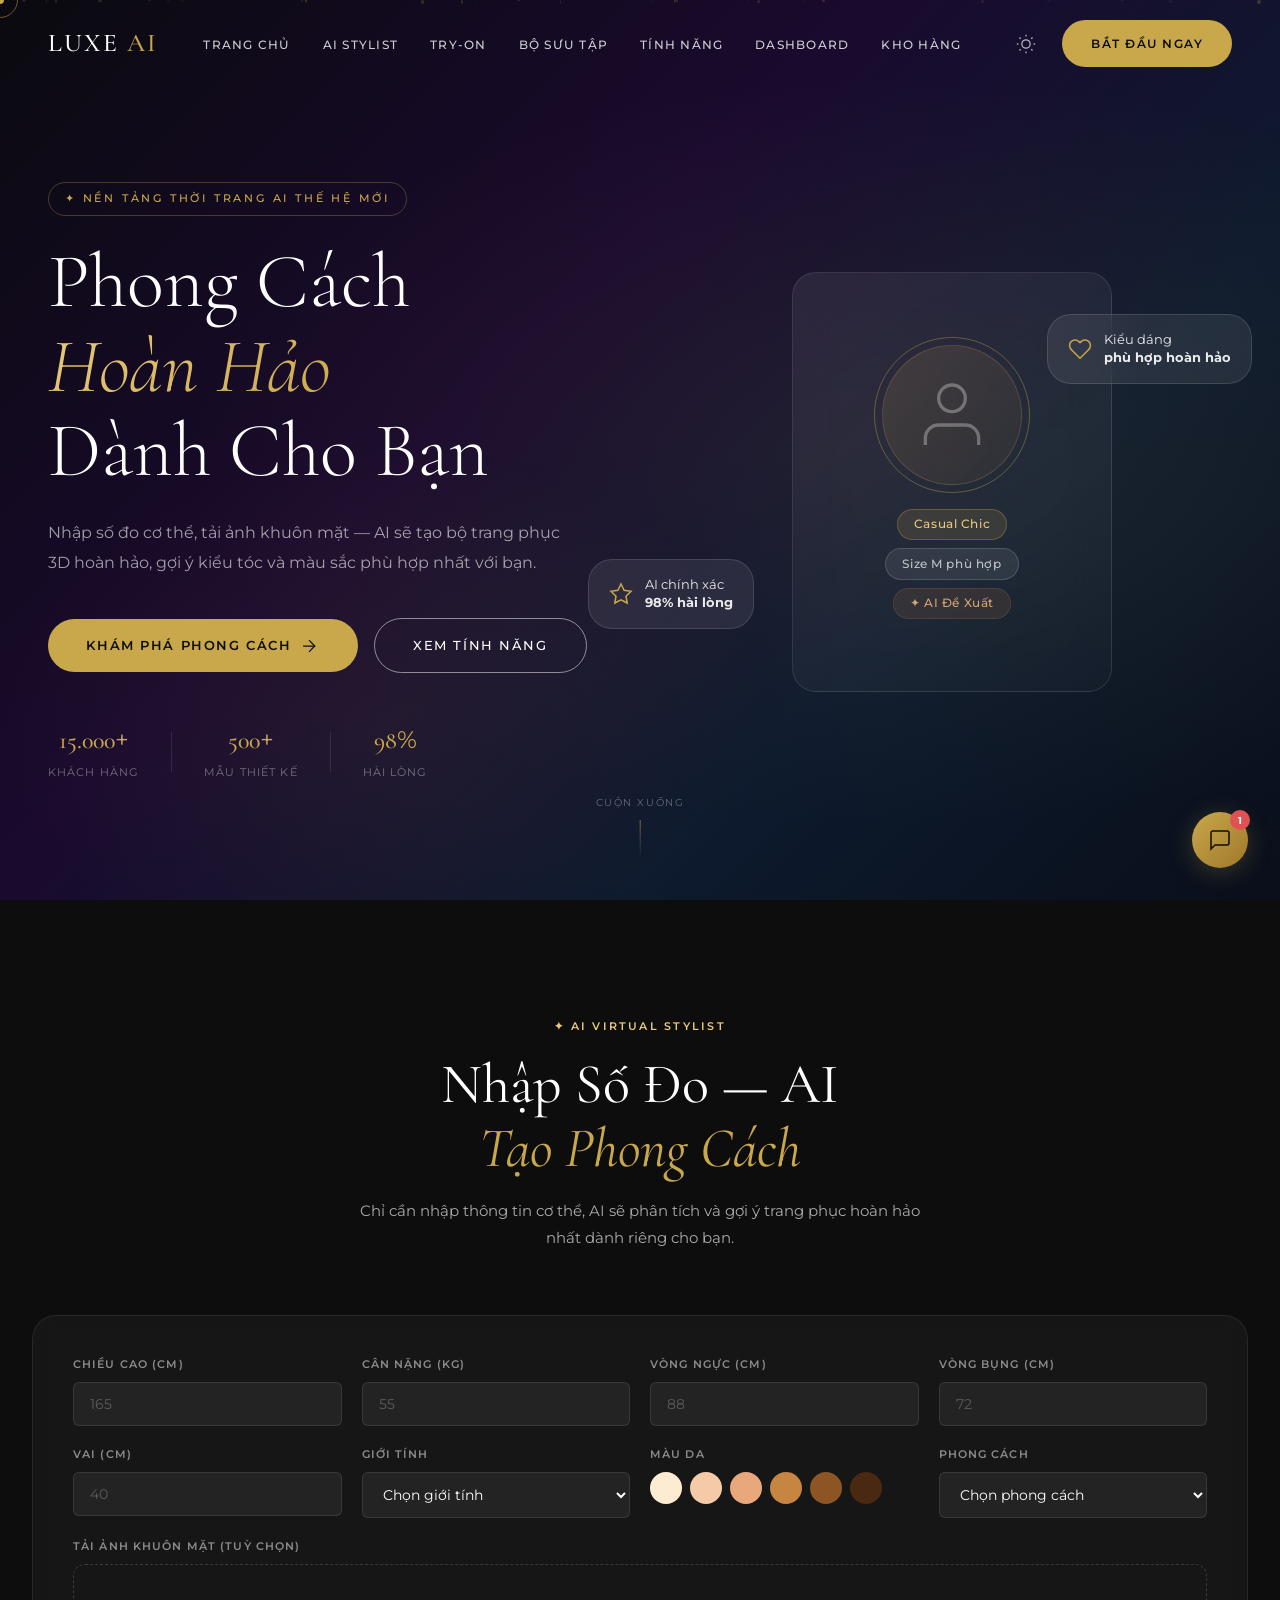
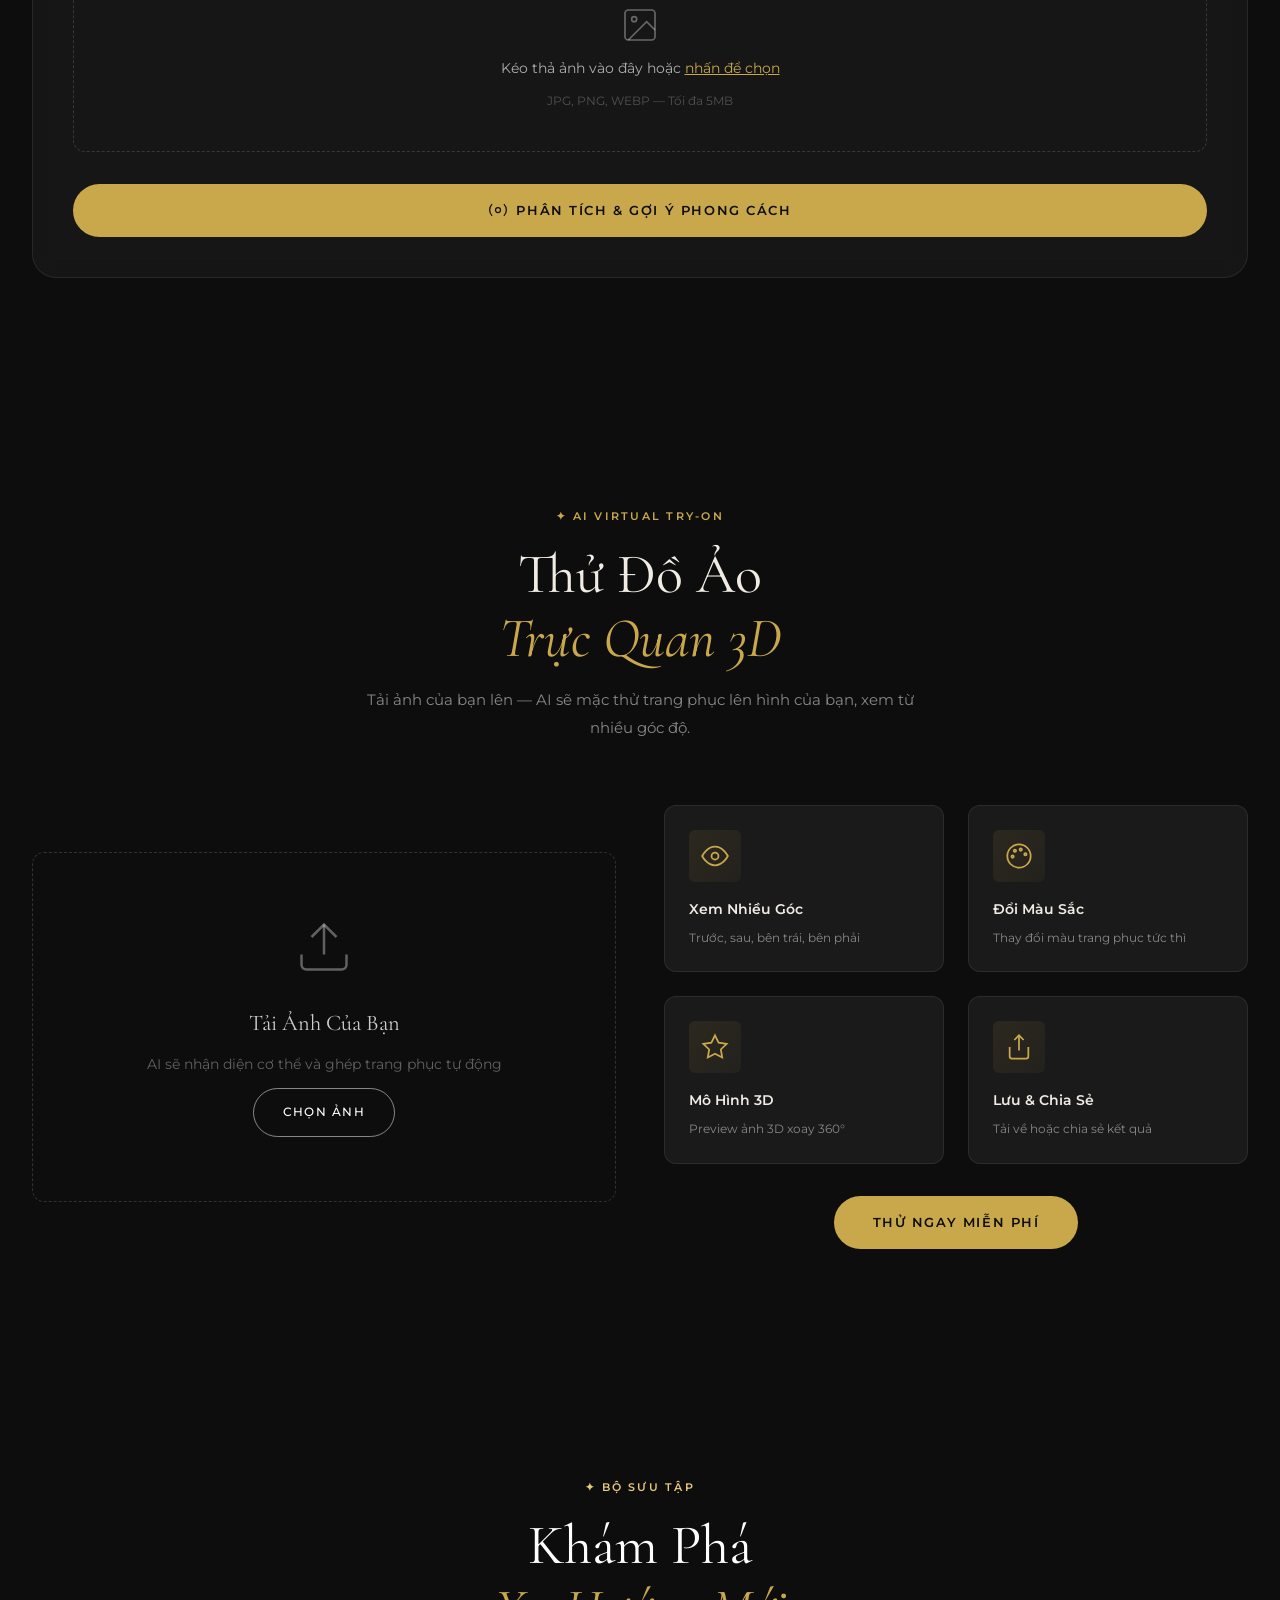
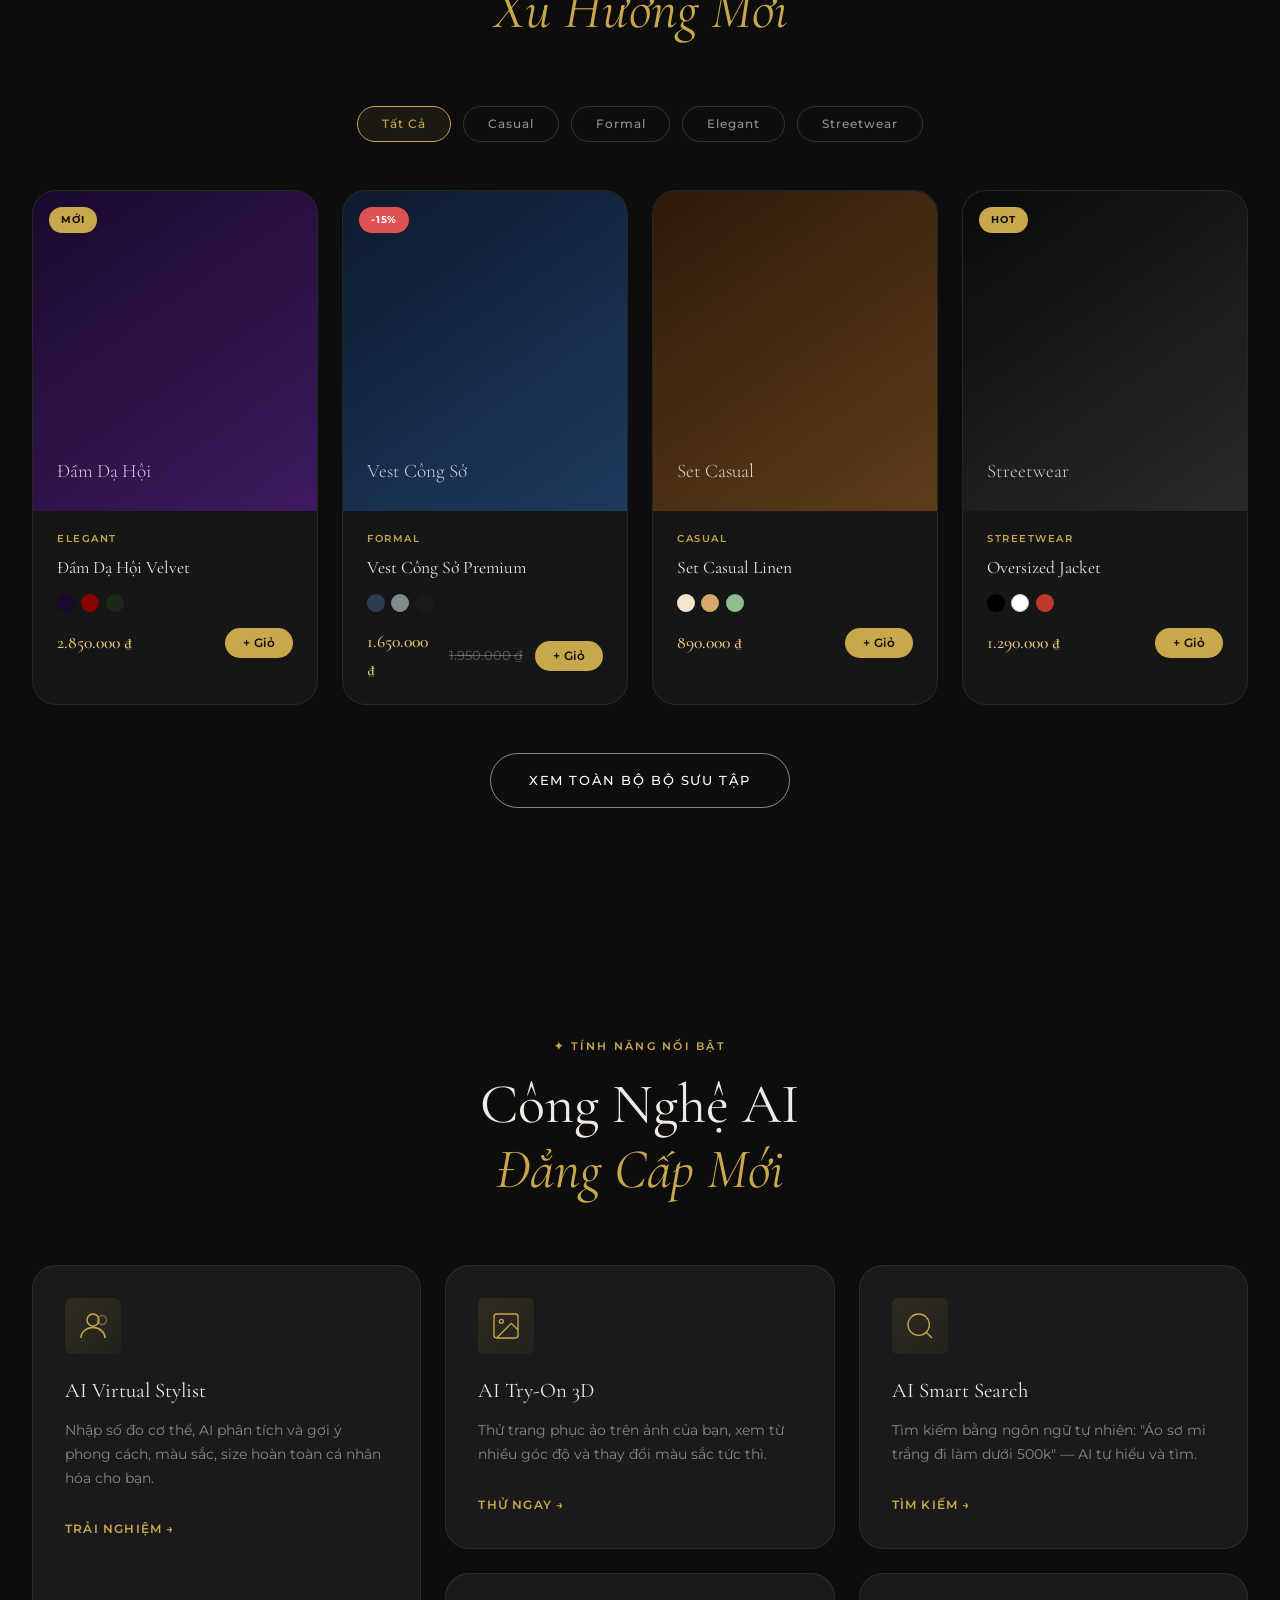
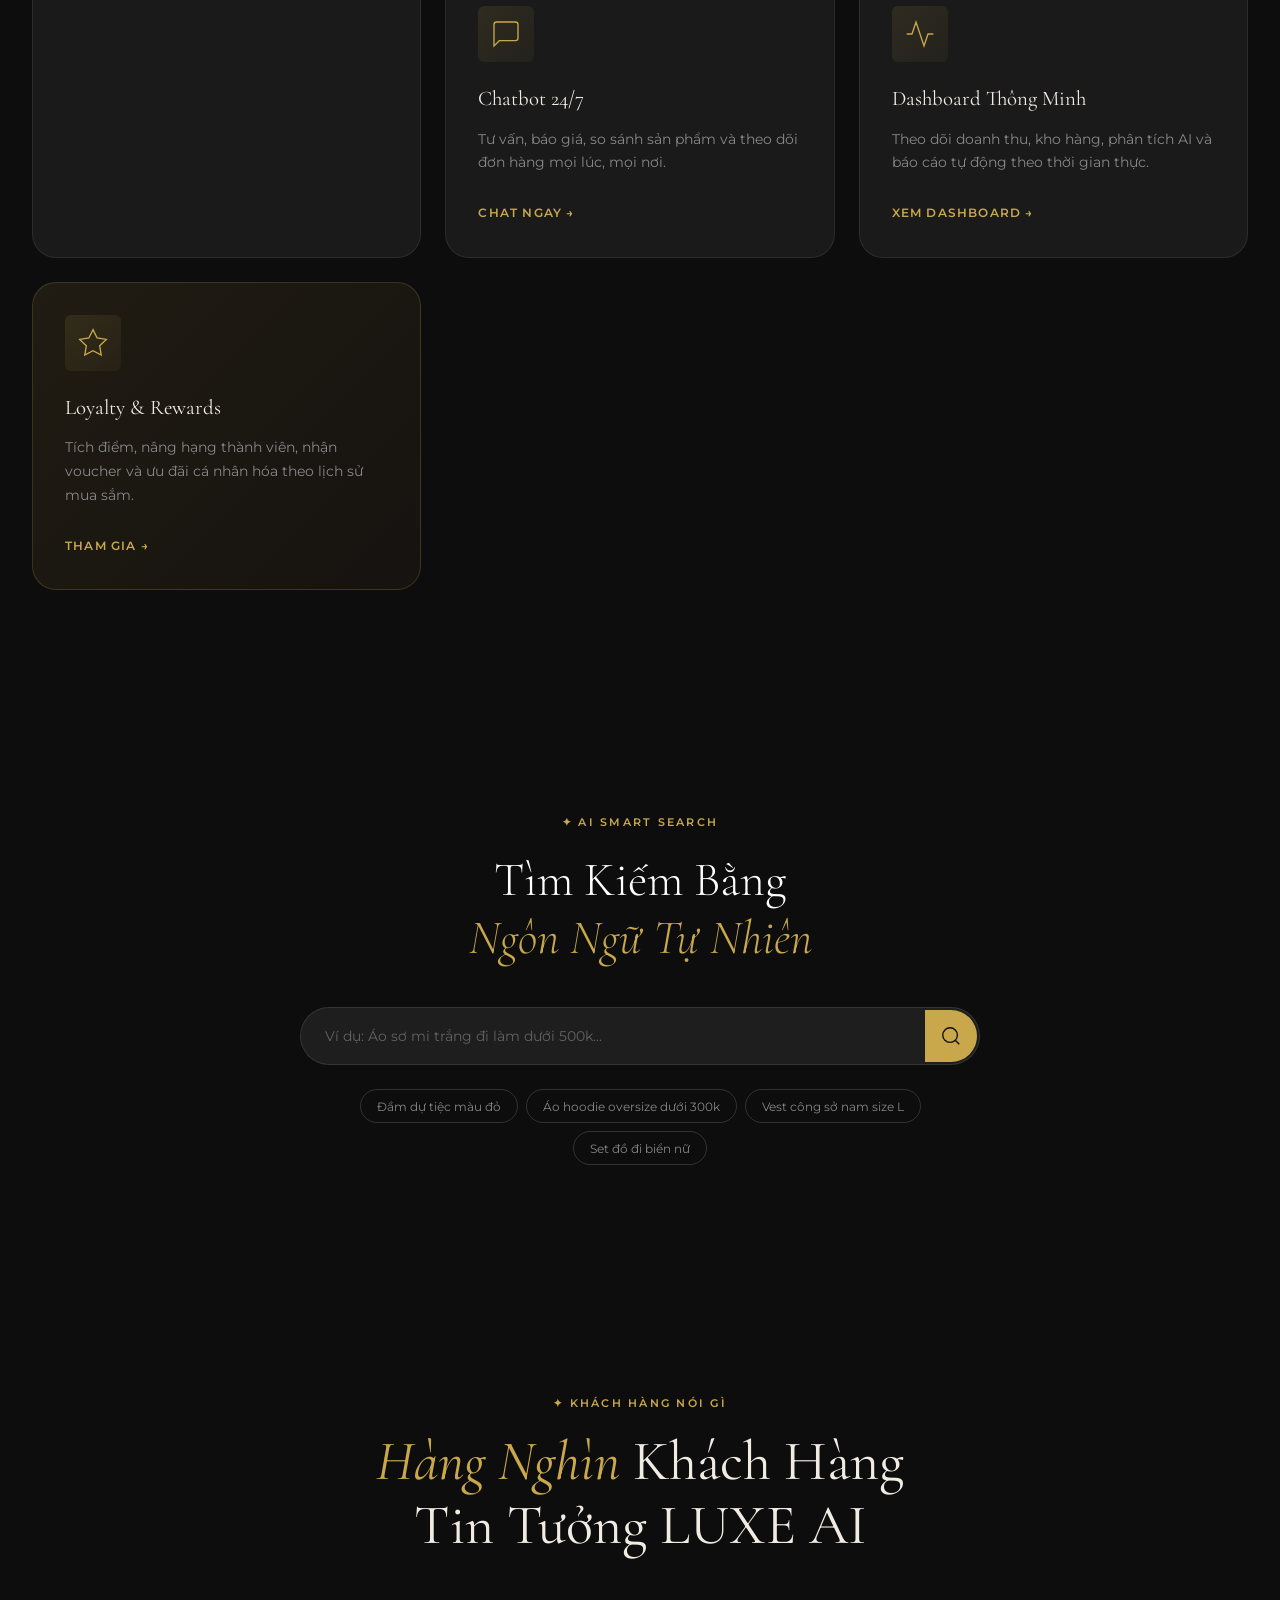
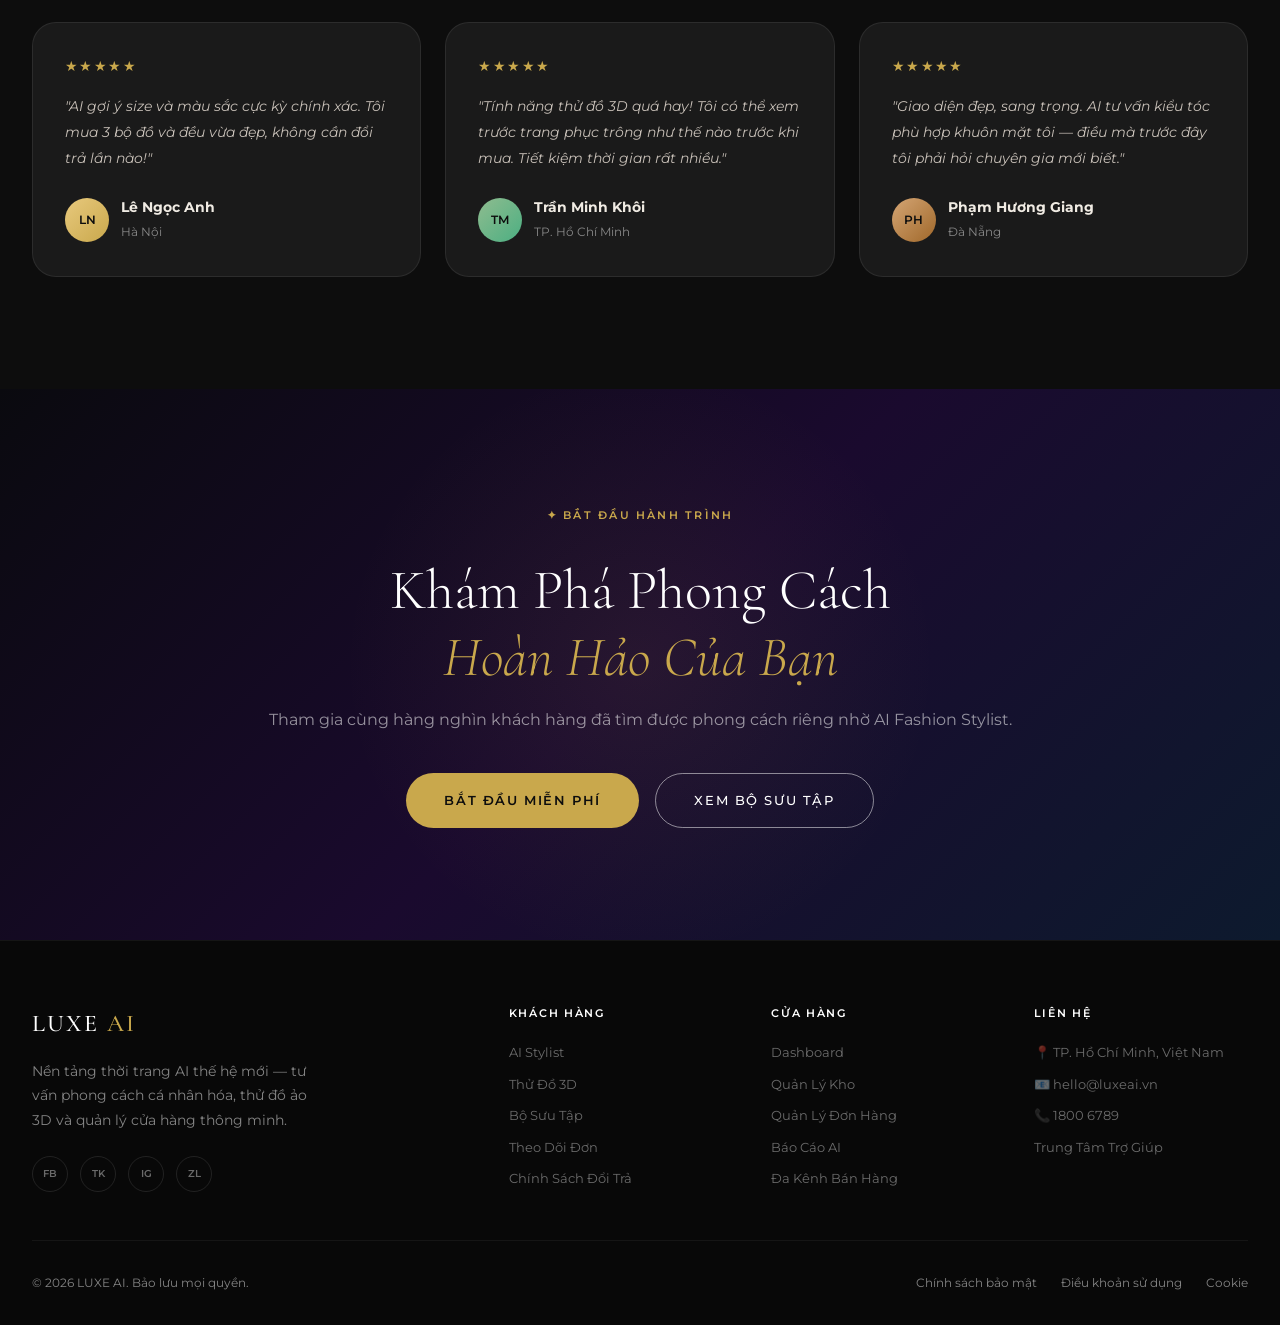
==== index.html @ 1bf30d59 "." ====
<!DOCTYPE html>
<html lang="vi">
<head>
  <meta charset="UTF-8" />
  <meta name="viewport" content="width=device-width, initial-scale=1.0" />
  <title>LUXE AI — Nền Tảng Thời Trang Thông Minh</title>
  <link rel="preconnect" href="https://fonts.googleapis.com" />
  <link rel="preconnect" href="https://fonts.gstatic.com" crossorigin />
  <link href="https://fonts.googleapis.com/css2?family=Cormorant+Garamond:ital,wght@0,300;0,400;0,500;0,600;1,300;1,400&family=Montserrat:wght@300;400;500;600&display=swap" rel="stylesheet" />
  <link rel="stylesheet" href="css/style.css" />
  <link rel="stylesheet" href="css/animations.css" />
</head>
<body>

<!-- LOADER -->
<div class="loader" id="loader">
  <div class="loader__ring"></div>
  <span class="loader__text">LUXE AI</span>
</div>

<!-- CURSOR -->
<div class="cursor" id="cursor"></div>
<div class="cursor-follower" id="cursorFollower"></div>

<!-- NAVIGATION -->
<nav class="nav" id="nav">
  <div class="nav__logo">
    <a href="index.html">LUXE <span>AI</span></a>
  </div>
  <ul class="nav__menu" id="navMenu">
    <li><a href="#home" class="nav__link">Trang Chủ</a></li>
    <li><a href="#stylist" class="nav__link">AI Stylist</a></li>
    <li><a href="#tryon" class="nav__link">Try-On</a></li>
    <li><a href="#shop" class="nav__link">Bộ Sưu Tập</a></li>
    <li><a href="#features" class="nav__link">Tính Năng</a></li>
    <li><a href="dashboard.html" class="nav__link">Dashboard</a></li>
    <li><a href="warehouse.html" class="nav__link">Kho Hàng</a></li>
  </ul>
  <div class="nav__actions">
    <button class="btn-icon" id="themeToggle" aria-label="Đổi theme">
      <svg width="20" height="20" viewBox="0 0 24 24" fill="none" stroke="currentColor" stroke-width="1.5">
        <circle cx="12" cy="12" r="5"/><line x1="12" y1="1" x2="12" y2="3"/>
        <line x1="12" y1="21" x2="12" y2="23"/><line x1="4.22" y1="4.22" x2="5.64" y2="5.64"/>
        <line x1="18.36" y1="18.36" x2="19.78" y2="19.78"/><line x1="1" y1="12" x2="3" y2="12"/>
        <line x1="21" y1="12" x2="23" y2="12"/><line x1="4.22" y1="19.78" x2="5.64" y2="18.36"/>
        <line x1="18.36" y1="5.64" x2="19.78" y2="4.22"/>
      </svg>
    </button>
    <a href="stylist.html" class="btn-primary">Bắt Đầu Ngay</a>
    <button class="nav__hamburger" id="hamburger" aria-label="Menu">
      <span></span><span></span><span></span>
    </button>
  </div>
</nav>

<!-- HERO SECTION -->
<section class="hero" id="home">
  <div class="hero__bg">
    <div class="hero__gradient"></div>
    <div class="hero__particles" id="particles"></div>
  </div>
  <div class="hero__content">
    <div class="hero__tag reveal">✦ Nền Tảng Thời Trang AI Thế Hệ Mới</div>
    <h1 class="hero__title reveal">
      Phong Cách<br />
      <em>Hoàn Hảo</em><br />
      Dành Cho Bạn
    </h1>
    <p class="hero__subtitle reveal">
      Nhập số đo cơ thể, tải ảnh khuôn mặt — AI sẽ tạo bộ trang phục<br />
      3D hoàn hảo, gợi ý kiểu tóc và màu sắc phù hợp nhất với bạn.
    </p>
    <div class="hero__actions reveal">
      <a href="stylist.html" class="btn-primary btn-large">
        <span>Khám Phá Phong Cách</span>
        <svg width="20" height="20" viewBox="0 0 24 24" fill="none" stroke="currentColor" stroke-width="1.5">
          <line x1="5" y1="12" x2="19" y2="12"/><polyline points="12,5 19,12 12,19"/>
        </svg>
      </a>
      <a href="#features" class="btn-outline btn-large">Xem Tính Năng</a>
    </div>
    <div class="hero__stats reveal">
      <div class="stat"><span class="stat__num" data-target="15000">0</span><span>+</span><p>Khách Hàng</p></div>
      <div class="stat__divider"></div>
      <div class="stat"><span class="stat__num" data-target="500">0</span><span>+</span><p>Mẫu Thiết Kế</p></div>
      <div class="stat__divider"></div>
      <div class="stat"><span class="stat__num" data-target="98">0</span><span>%</span><p>Hài Lòng</p></div>
    </div>
  </div>
  <div class="hero__visual reveal">
    <div class="hero__card hero__card--main">
      <div class="hero__avatar">
        <div class="avatar-ring"></div>
        <div class="avatar-placeholder">
          <svg width="80" height="80" viewBox="0 0 24 24" fill="none" stroke="currentColor" stroke-width="1">
            <path d="M20 21v-2a4 4 0 0 0-4-4H8a4 4 0 0 0-4 4v2"/>
            <circle cx="12" cy="7" r="4"/>
          </svg>
        </div>
      </div>
      <div class="hero__outfit-tags">
        <span class="tag tag--gold">Casual Chic</span>
        <span class="tag tag--silver">Size M phù hợp</span>
        <span class="tag tag--accent">✦ AI Đề Xuất</span>
      </div>
    </div>
    <div class="hero__card hero__card--float hero__card--1">
      <svg width="24" height="24" viewBox="0 0 24 24" fill="none" stroke="currentColor" stroke-width="1.5">
        <path d="M20.84 4.61a5.5 5.5 0 0 0-7.78 0L12 5.67l-1.06-1.06a5.5 5.5 0 0 0-7.78 7.78l1.06 1.06L12 21.23l7.78-7.78 1.06-1.06a5.5 5.5 0 0 0 0-7.78z"/>
      </svg>
      <p>Kiểu dáng<br/><strong>phù hợp hoàn hảo</strong></p>
    </div>
    <div class="hero__card hero__card--float hero__card--2">
      <svg width="24" height="24" viewBox="0 0 24 24" fill="none" stroke="currentColor" stroke-width="1.5">
        <polygon points="12,2 15.09,8.26 22,9.27 17,14.14 18.18,21.02 12,17.77 5.82,21.02 7,14.14 2,9.27 8.91,8.26"/>
      </svg>
      <p>AI chính xác<br/><strong>98% hài lòng</strong></p>
    </div>
  </div>
  <div class="hero__scroll">
    <span>Cuộn xuống</span>
    <div class="scroll-indicator"></div>
  </div>
</section>

<!-- AI STYLIST SECTION -->
<section class="section section--dark" id="stylist">
  <div class="container">
    <div class="section__header reveal">
      <span class="section__tag">✦ AI Virtual Stylist</span>
      <h2 class="section__title">Nhập Số Đo — AI<br /><em>Tạo Phong Cách</em></h2>
      <p class="section__desc">Chỉ cần nhập thông tin cơ thể, AI sẽ phân tích và gợi ý trang phục hoàn hảo nhất dành riêng cho bạn.</p>
    </div>
    <div class="stylist-form reveal">
      <div class="stylist-form__grid">
        <div class="input-group">
          <label>Chiều Cao (cm)</label>
          <input type="number" placeholder="165" min="140" max="220" id="height" />
        </div>
        <div class="input-group">
          <label>Cân Nặng (kg)</label>
          <input type="number" placeholder="55" min="35" max="150" id="weight" />
        </div>
        <div class="input-group">
          <label>Vòng Ngực (cm)</label>
          <input type="number" placeholder="88" min="60" max="130" id="chest" />
        </div>
        <div class="input-group">
          <label>Vòng Bụng (cm)</label>
          <input type="number" placeholder="72" min="55" max="120" id="waist" />
        </div>
        <div class="input-group">
          <label>Vai (cm)</label>
          <input type="number" placeholder="40" min="30" max="60" id="shoulder" />
        </div>
        <div class="input-group">
          <label>Giới Tính</label>
          <select id="gender">
            <option value="">Chọn giới tính</option>
            <option value="female">Nữ</option>
            <option value="male">Nam</option>
            <option value="other">Khác</option>
          </select>
        </div>
        <div class="input-group">
          <label>Màu Da</label>
          <div class="skin-picker" id="skinPicker">
            <button class="skin-btn" data-color="#FDECD2" style="background:#FDECD2;" title="Sáng"></button>
            <button class="skin-btn" data-color="#F5CBA7" style="background:#F5CBA7;" title="Trắng hồng"></button>
            <button class="skin-btn" data-color="#E8A87C" style="background:#E8A87C;" title="Lúa mì"></button>
            <button class="skin-btn" data-color="#C68642" style="background:#C68642;" title="Bánh mật"></button>
            <button class="skin-btn" data-color="#8D5524" style="background:#8D5524;" title="Nâu"></button>
            <button class="skin-btn" data-color="#4A2912" style="background:#4A2912;" title="Nâu tối"></button>
          </div>
        </div>
        <div class="input-group">
          <label>Phong Cách</label>
          <select id="style">
            <option value="">Chọn phong cách</option>
            <option value="casual">Casual — Thường ngày</option>
            <option value="formal">Formal — Công sở</option>
            <option value="elegant">Elegant — Sang trọng</option>
            <option value="streetwear">Streetwear — Năng động</option>
            <option value="romantic">Romantic — Lãng mạn</option>
            <option value="minimalist">Minimalist — Tối giản</option>
          </select>
        </div>
        <div class="input-group input-group--full">
          <label>Tải Ảnh Khuôn Mặt (tuỳ chọn)</label>
          <div class="upload-zone" id="faceUpload">
            <svg width="40" height="40" viewBox="0 0 24 24" fill="none" stroke="currentColor" stroke-width="1">
              <rect x="3" y="3" width="18" height="18" rx="2"/><circle cx="8.5" cy="8.5" r="1.5"/>
              <polyline points="21,15 16,10 5,21"/>
            </svg>
            <p>Kéo thả ảnh vào đây hoặc <span>nhấn để chọn</span></p>
            <small>JPG, PNG, WEBP — Tối đa 5MB</small>
            <input type="file" accept="image/*" id="faceInput" hidden />
          </div>
        </div>
      </div>
      <div class="stylist-form__footer">
        <a href="stylist.html" class="btn-primary btn-large btn-full">
          <svg width="20" height="20" viewBox="0 0 24 24" fill="none" stroke="currentColor" stroke-width="1.5">
            <circle cx="12" cy="12" r="3"/><path d="M19.07 4.93a10 10 0 0 1 0 14.14"/>
            <path d="M4.93 4.93a10 10 0 0 0 0 14.14"/>
          </svg>
          <span>Phân Tích & Gợi Ý Phong Cách</span>
        </a>
      </div>
    </div>
  </div>
</section>

<!-- TRY-ON SECTION -->
<section class="section" id="tryon">
  <div class="container">
    <div class="section__header reveal">
      <span class="section__tag">✦ AI Virtual Try-On</span>
      <h2 class="section__title">Thử Đồ Ảo<br /><em>Trực Quan 3D</em></h2>
      <p class="section__desc">Tải ảnh của bạn lên — AI sẽ mặc thử trang phục lên hình của bạn, xem từ nhiều góc độ.</p>
    </div>
    <div class="tryon-demo reveal">
      <div class="tryon-demo__upload">
        <div class="upload-zone upload-zone--large" id="tryonUpload">
          <div class="upload-zone__icon">
            <svg width="60" height="60" viewBox="0 0 24 24" fill="none" stroke="currentColor" stroke-width="1">
              <path d="M21 15v4a2 2 0 0 1-2 2H5a2 2 0 0 1-2-2v-4"/>
              <polyline points="17,8 12,3 7,8"/><line x1="12" y1="3" x2="12" y2="15"/>
            </svg>
          </div>
          <h3>Tải Ảnh Của Bạn</h3>
          <p>AI sẽ nhận diện cơ thể và ghép trang phục tự động</p>
          <span class="btn-outline">Chọn Ảnh</span>
          <input type="file" accept="image/*" hidden />
        </div>
      </div>
      <div class="tryon-demo__features">
        <div class="feature-card reveal">
          <div class="feature-card__icon">
            <svg width="28" height="28" viewBox="0 0 24 24" fill="none" stroke="currentColor" stroke-width="1.5">
              <path d="M1 12s4-8 11-8 11 8 11 8-4 8-11 8-11-8-11-8z"/><circle cx="12" cy="12" r="3"/>
            </svg>
          </div>
          <h4>Xem Nhiều Góc</h4>
          <p>Trước, sau, bên trái, bên phải</p>
        </div>
        <div class="feature-card reveal">
          <div class="feature-card__icon">
            <svg width="28" height="28" viewBox="0 0 24 24" fill="none" stroke="currentColor" stroke-width="1.5">
              <circle cx="13.5" cy="6.5" r="1"/><circle cx="17.5" cy="10.5" r="1"/>
              <circle cx="8.5" cy="7.5" r="1"/><circle cx="6.5" cy="12.5" r="1"/>
              <path d="M12 2C6.48 2 2 6.48 2 12s4.48 10 10 10 10-4.48 10-10S17.52 2 12 2z"/>
            </svg>
          </div>
          <h4>Đổi Màu Sắc</h4>
          <p>Thay đổi màu trang phục tức thì</p>
        </div>
        <div class="feature-card reveal">
          <div class="feature-card__icon">
            <svg width="28" height="28" viewBox="0 0 24 24" fill="none" stroke="currentColor" stroke-width="1.5">
              <polygon points="12,2 15.09,8.26 22,9.27 17,14.14 18.18,21.02 12,17.77 5.82,21.02 7,14.14 2,9.27 8.91,8.26"/>
            </svg>
          </div>
          <h4>Mô Hình 3D</h4>
          <p>Preview ảnh 3D xoay 360°</p>
        </div>
        <div class="feature-card reveal">
          <div class="feature-card__icon">
            <svg width="28" height="28" viewBox="0 0 24 24" fill="none" stroke="currentColor" stroke-width="1.5">
              <path d="M4 12v8a2 2 0 0 0 2 2h12a2 2 0 0 0 2-2v-8"/>
              <polyline points="16,6 12,2 8,6"/><line x1="12" y1="2" x2="12" y2="15"/>
            </svg>
          </div>
          <h4>Lưu & Chia Sẻ</h4>
          <p>Tải về hoặc chia sẻ kết quả</p>
        </div>
        <div class="tryon-cta">
          <a href="tryon.html" class="btn-primary btn-large">Thử Ngay Miễn Phí</a>
        </div>
      </div>
    </div>
  </div>
</section>

<!-- SHOP / COLLECTIONS SECTION -->
<section class="section section--dark" id="shop">
  <div class="container">
    <div class="section__header reveal">
      <span class="section__tag">✦ Bộ Sưu Tập</span>
      <h2 class="section__title">Khám Phá<br /><em>Xu Hướng Mới</em></h2>
    </div>
    <div class="collection-filters reveal">
      <button class="filter-btn active" data-filter="all">Tất Cả</button>
      <button class="filter-btn" data-filter="casual">Casual</button>
      <button class="filter-btn" data-filter="formal">Formal</button>
      <button class="filter-btn" data-filter="elegant">Elegant</button>
      <button class="filter-btn" data-filter="streetwear">Streetwear</button>
    </div>
    <div class="products-grid" id="productsGrid">
      <div class="product-card reveal" data-category="elegant">
        <div class="product-card__image">
          <div class="product-card__placeholder product-card__placeholder--1">
            <span>Đầm Dạ Hội</span>
          </div>
          <div class="product-card__overlay">
            <button class="btn-icon-circle">
              <svg width="18" height="18" viewBox="0 0 24 24" fill="none" stroke="currentColor" stroke-width="1.5">
                <path d="M20.84 4.61a5.5 5.5 0 0 0-7.78 0L12 5.67l-1.06-1.06a5.5 5.5 0 0 0-7.78 7.78l1.06 1.06L12 21.23l7.78-7.78 1.06-1.06a5.5 5.5 0 0 0 0-7.78z"/>
              </svg>
            </button>
            <button class="btn-icon-circle btn-tryon">3D Try</button>
          </div>
          <span class="product-card__badge">Mới</span>
        </div>
        <div class="product-card__info">
          <span class="product-card__cat">Elegant</span>
          <h3>Đầm Dạ Hội Velvet</h3>
          <div class="product-card__colors">
            <span class="color-dot" style="background:#1a0a2e;"></span>
            <span class="color-dot" style="background:#8B0000;"></span>
            <span class="color-dot" style="background:#1a2a1a;"></span>
          </div>
          <div class="product-card__footer">
            <span class="price">2.850.000 ₫</span>
            <button class="btn-add">+ Giỏ</button>
          </div>
        </div>
      </div>
      <div class="product-card reveal" data-category="formal">
        <div class="product-card__image">
          <div class="product-card__placeholder product-card__placeholder--2">
            <span>Vest Công Sở</span>
          </div>
          <div class="product-card__overlay">
            <button class="btn-icon-circle">
              <svg width="18" height="18" viewBox="0 0 24 24" fill="none" stroke="currentColor" stroke-width="1.5">
                <path d="M20.84 4.61a5.5 5.5 0 0 0-7.78 0L12 5.67l-1.06-1.06a5.5 5.5 0 0 0-7.78 7.78l1.06 1.06L12 21.23l7.78-7.78 1.06-1.06a5.5 5.5 0 0 0 0-7.78z"/>
              </svg>
            </button>
            <button class="btn-icon-circle btn-tryon">3D Try</button>
          </div>
          <span class="product-card__badge product-card__badge--sale">-15%</span>
        </div>
        <div class="product-card__info">
          <span class="product-card__cat">Formal</span>
          <h3>Vest Công Sở Premium</h3>
          <div class="product-card__colors">
            <span class="color-dot" style="background:#2c3e50;"></span>
            <span class="color-dot" style="background:#7f8c8d;"></span>
            <span class="color-dot" style="background:#1a1a1a;"></span>
          </div>
          <div class="product-card__footer">
            <span class="price">1.650.000 ₫</span>
            <span class="price-old">1.950.000 ₫</span>
            <button class="btn-add">+ Giỏ</button>
          </div>
        </div>
      </div>
      <div class="product-card reveal" data-category="casual">
        <div class="product-card__image">
          <div class="product-card__placeholder product-card__placeholder--3">
            <span>Set Casual</span>
          </div>
          <div class="product-card__overlay">
            <button class="btn-icon-circle">
              <svg width="18" height="18" viewBox="0 0 24 24" fill="none" stroke="currentColor" stroke-width="1.5">
                <path d="M20.84 4.61a5.5 5.5 0 0 0-7.78 0L12 5.67l-1.06-1.06a5.5 5.5 0 0 0-7.78 7.78l1.06 1.06L12 21.23l7.78-7.78 1.06-1.06a5.5 5.5 0 0 0 0-7.78z"/>
              </svg>
            </button>
            <button class="btn-icon-circle btn-tryon">3D Try</button>
          </div>
        </div>
        <div class="product-card__info">
          <span class="product-card__cat">Casual</span>
          <h3>Set Casual Linen</h3>
          <div class="product-card__colors">
            <span class="color-dot" style="background:#f5e6d3;"></span>
            <span class="color-dot" style="background:#d4a96a;"></span>
            <span class="color-dot" style="background:#8fbc8f;"></span>
          </div>
          <div class="product-card__footer">
            <span class="price">890.000 ₫</span>
            <button class="btn-add">+ Giỏ</button>
          </div>
        </div>
      </div>
      <div class="product-card reveal" data-category="streetwear">
        <div class="product-card__image">
          <div class="product-card__placeholder product-card__placeholder--4">
            <span>Streetwear</span>
          </div>
          <div class="product-card__overlay">
            <button class="btn-icon-circle">
              <svg width="18" height="18" viewBox="0 0 24 24" fill="none" stroke="currentColor" stroke-width="1.5">
                <path d="M20.84 4.61a5.5 5.5 0 0 0-7.78 0L12 5.67l-1.06-1.06a5.5 5.5 0 0 0-7.78 7.78l1.06 1.06L12 21.23l7.78-7.78 1.06-1.06a5.5 5.5 0 0 0 0-7.78z"/>
              </svg>
            </button>
            <button class="btn-icon-circle btn-tryon">3D Try</button>
          </div>
          <span class="product-card__badge">Hot</span>
        </div>
        <div class="product-card__info">
          <span class="product-card__cat">Streetwear</span>
          <h3>Oversized Jacket</h3>
          <div class="product-card__colors">
            <span class="color-dot" style="background:#000;"></span>
            <span class="color-dot" style="background:#fff;border:1px solid #ccc;"></span>
            <span class="color-dot" style="background:#c0392b;"></span>
          </div>
          <div class="product-card__footer">
            <span class="price">1.290.000 ₫</span>
            <button class="btn-add">+ Giỏ</button>
          </div>
        </div>
      </div>
    </div>
    <div class="section__cta reveal">
      <a href="shop.html" class="btn-outline btn-large">Xem Toàn Bộ Bộ Sưu Tập</a>
    </div>
  </div>
</section>

<!-- FEATURES SECTION -->
<section class="section" id="features">
  <div class="container">
    <div class="section__header reveal">
      <span class="section__tag">✦ Tính Năng Nổi Bật</span>
      <h2 class="section__title">Công Nghệ AI<br /><em>Đẳng Cấp Mới</em></h2>
    </div>
    <div class="features-grid">
      <div class="feat-card feat-card--large reveal">
        <div class="feat-card__icon">
          <svg width="36" height="36" viewBox="0 0 24 24" fill="none" stroke="currentColor" stroke-width="1">
            <circle cx="12" cy="8" r="4"/><path d="M4 20c0-4 3.6-7 8-7s8 3 8 7"/>
            <circle cx="18" cy="8" r="3" opacity=".5"/><path d="M20 20c0-2.5-1.8-4.5-4-5.5" opacity=".5"/>
          </svg>
        </div>
        <h3>AI Virtual Stylist</h3>
        <p>Nhập số đo cơ thể, AI phân tích và gợi ý phong cách, màu sắc, size hoàn toàn cá nhân hóa cho bạn.</p>
        <a href="stylist.html" class="feat-card__link">Trải nghiệm →</a>
      </div>
      <div class="feat-card reveal">
        <div class="feat-card__icon">
          <svg width="32" height="32" viewBox="0 0 24 24" fill="none" stroke="currentColor" stroke-width="1">
            <rect x="3" y="3" width="18" height="18" rx="2"/><circle cx="8.5" cy="8.5" r="1.5"/>
            <polyline points="21,15 16,10 5,21"/>
          </svg>
        </div>
        <h3>AI Try-On 3D</h3>
        <p>Thử trang phục ảo trên ảnh của bạn, xem từ nhiều góc độ và thay đổi màu sắc tức thì.</p>
        <a href="tryon.html" class="feat-card__link">Thử ngay →</a>
      </div>
      <div class="feat-card reveal">
        <div class="feat-card__icon">
          <svg width="32" height="32" viewBox="0 0 24 24" fill="none" stroke="currentColor" stroke-width="1">
            <circle cx="11" cy="11" r="8"/><line x1="21" y1="21" x2="16.65" y2="16.65"/>
          </svg>
        </div>
        <h3>AI Smart Search</h3>
        <p>Tìm kiếm bằng ngôn ngữ tự nhiên: "Áo sơ mi trắng đi làm dưới 500k" — AI tự hiểu và tìm.</p>
        <a href="shop.html" class="feat-card__link">Tìm kiếm →</a>
      </div>
      <div class="feat-card reveal">
        <div class="feat-card__icon">
          <svg width="32" height="32" viewBox="0 0 24 24" fill="none" stroke="currentColor" stroke-width="1">
            <path d="M21 15a2 2 0 0 1-2 2H7l-4 4V5a2 2 0 0 1 2-2h14a2 2 0 0 1 2 2z"/>
          </svg>
        </div>
        <h3>Chatbot 24/7</h3>
        <p>Tư vấn, báo giá, so sánh sản phẩm và theo dõi đơn hàng mọi lúc, mọi nơi.</p>
        <a href="#" class="feat-card__link" id="openChatBtn">Chat ngay →</a>
      </div>
      <div class="feat-card reveal">
        <div class="feat-card__icon">
          <svg width="32" height="32" viewBox="0 0 24 24" fill="none" stroke="currentColor" stroke-width="1">
            <polyline points="22,12 18,12 15,21 9,3 6,12 2,12"/>
          </svg>
        </div>
        <h3>Dashboard Thông Minh</h3>
        <p>Theo dõi doanh thu, kho hàng, phân tích AI và báo cáo tự động theo thời gian thực.</p>
        <a href="dashboard.html" class="feat-card__link">Xem Dashboard →</a>
      </div>
      <div class="feat-card feat-card--accent reveal">
        <div class="feat-card__icon">
          <svg width="32" height="32" viewBox="0 0 24 24" fill="none" stroke="currentColor" stroke-width="1">
            <path d="M12 2l3.09 6.26L22 9.27l-5 4.87 1.18 6.88L12 17.77l-6.18 3.25L7 14.14 2 9.27l6.91-1.01L12 2z"/>
          </svg>
        </div>
        <h3>Loyalty & Rewards</h3>
        <p>Tích điểm, nâng hạng thành viên, nhận voucher và ưu đãi cá nhân hóa theo lịch sử mua sắm.</p>
        <a href="#" class="feat-card__link">Tham gia →</a>
      </div>
    </div>
  </div>
</section>

<!-- AI SEARCH BAR -->
<section class="section section--dark">
  <div class="container">
    <div class="ai-search reveal">
      <div class="ai-search__label">✦ AI Smart Search</div>
      <h2>Tìm Kiếm Bằng<br /><em>Ngôn Ngữ Tự Nhiên</em></h2>
      <div class="ai-search__bar">
        <input type="text" id="aiSearchInput" placeholder="Ví dụ: Áo sơ mi trắng đi làm dưới 500k..." />
        <button class="ai-search__btn" id="aiSearchBtn">
          <svg width="22" height="22" viewBox="0 0 24 24" fill="none" stroke="currentColor" stroke-width="1.5">
            <circle cx="11" cy="11" r="8"/><line x1="21" y1="21" x2="16.65" y2="16.65"/>
          </svg>
        </button>
      </div>
      <div class="ai-search__suggestions">
        <span class="suggest-chip" onclick="setSearch(this)">Đầm dự tiệc màu đỏ</span>
        <span class="suggest-chip" onclick="setSearch(this)">Áo hoodie oversize dưới 300k</span>
        <span class="suggest-chip" onclick="setSearch(this)">Vest công sở nam size L</span>
        <span class="suggest-chip" onclick="setSearch(this)">Set đồ đi biển nữ</span>
      </div>
    </div>
  </div>
</section>

<!-- TESTIMONIALS -->
<section class="section">
  <div class="container">
    <div class="section__header reveal">
      <span class="section__tag">✦ Khách Hàng Nói Gì</span>
      <h2 class="section__title"><em>Hàng Nghìn</em> Khách Hàng<br />Tin Tưởng LUXE AI</h2>
    </div>
    <div class="testimonials reveal">
      <div class="testimonial-card">
        <div class="testimonial-card__stars">★★★★★</div>
        <p>"AI gợi ý size và màu sắc cực kỳ chính xác. Tôi mua 3 bộ đồ và đều vừa đẹp, không cần đổi trả lần nào!"</p>
        <div class="testimonial-card__author">
          <div class="author-avatar author-avatar--1">LN</div>
          <div>
            <strong>Lê Ngọc Anh</strong>
            <span>Hà Nội</span>
          </div>
        </div>
      </div>
      <div class="testimonial-card">
        <div class="testimonial-card__stars">★★★★★</div>
        <p>"Tính năng thử đồ 3D quá hay! Tôi có thể xem trước trang phục trông như thế nào trước khi mua. Tiết kiệm thời gian rất nhiều."</p>
        <div class="testimonial-card__author">
          <div class="author-avatar author-avatar--2">TM</div>
          <div>
            <strong>Trần Minh Khôi</strong>
            <span>TP. Hồ Chí Minh</span>
          </div>
        </div>
      </div>
      <div class="testimonial-card">
        <div class="testimonial-card__stars">★★★★★</div>
        <p>"Giao diện đẹp, sang trọng. AI tư vấn kiểu tóc phù hợp khuôn mặt tôi — điều mà trước đây tôi phải hỏi chuyên gia mới biết."</p>
        <div class="testimonial-card__author">
          <div class="author-avatar author-avatar--3">PH</div>
          <div>
            <strong>Phạm Hương Giang</strong>
            <span>Đà Nẵng</span>
          </div>
        </div>
      </div>
    </div>
  </div>
</section>

<!-- CTA SECTION -->
<section class="section section--cta">
  <div class="container">
    <div class="cta-block reveal">
      <span class="section__tag">✦ Bắt Đầu Hành Trình</span>
      <h2>Khám Phá Phong Cách<br /><em>Hoàn Hảo Của Bạn</em></h2>
      <p>Tham gia cùng hàng nghìn khách hàng đã tìm được phong cách riêng nhờ AI Fashion Stylist.</p>
      <div class="cta-block__actions">
        <a href="stylist.html" class="btn-primary btn-large">Bắt Đầu Miễn Phí</a>
        <a href="shop.html" class="btn-outline btn-large">Xem Bộ Sưu Tập</a>
      </div>
    </div>
  </div>
</section>

<!-- CHATBOT -->
<div class="chatbot" id="chatbot">
  <div class="chatbot__header">
    <div class="chatbot__avatar">AI</div>
    <div>
      <strong>LUXE AI Assistant</strong>
      <span class="chatbot__status">● Đang hoạt động</span>
    </div>
    <button class="chatbot__close" id="closeChatbot" aria-label="Đóng">✕</button>
  </div>
  <div class="chatbot__messages" id="chatMessages">
    <div class="chat-msg chat-msg--ai">
      <span>Xin chào! Tôi là LUXE AI Assistant. Tôi có thể giúp bạn tìm trang phục, tư vấn size hoặc theo dõi đơn hàng. Bạn cần gì? 😊</span>
    </div>
    <div class="chat-quickreplies">
      <button class="quick-reply" onclick="sendQuickReply(this)">Tư vấn size</button>
      <button class="quick-reply" onclick="sendQuickReply(this)">Xem sản phẩm mới</button>
      <button class="quick-reply" onclick="sendQuickReply(this)">Theo dõi đơn hàng</button>
    </div>
  </div>
  <div class="chatbot__input">
    <input type="text" id="chatInput" placeholder="Nhập tin nhắn..." />
    <button id="sendChat" aria-label="Gửi">
      <svg width="18" height="18" viewBox="0 0 24 24" fill="none" stroke="currentColor" stroke-width="1.5">
        <line x1="22" y1="2" x2="11" y2="13"/><polygon points="22,2 15,22 11,13 2,9"/>
      </svg>
    </button>
  </div>
</div>
<button class="chatbot-trigger" id="chatbotTrigger" aria-label="Mở chat">
  <svg width="24" height="24" viewBox="0 0 24 24" fill="none" stroke="currentColor" stroke-width="1.5">
    <path d="M21 15a2 2 0 0 1-2 2H7l-4 4V5a2 2 0 0 1 2-2h14a2 2 0 0 1 2 2z"/>
  </svg>
  <span class="chatbot-trigger__badge">1</span>
</button>

<!-- FOOTER -->
<footer class="footer">
  <div class="container">
    <div class="footer__grid">
      <div class="footer__brand">
        <div class="footer__logo">LUXE <span>AI</span></div>
        <p>Nền tảng thời trang AI thế hệ mới — tư vấn phong cách cá nhân hóa, thử đồ ảo 3D và quản lý cửa hàng thông minh.</p>
        <div class="footer__socials">
          <a href="#" aria-label="Facebook">FB</a>
          <a href="#" aria-label="TikTok">TK</a>
          <a href="#" aria-label="Instagram">IG</a>
          <a href="#" aria-label="Zalo">ZL</a>
        </div>
      </div>
      <div class="footer__col">
        <h4>Khách Hàng</h4>
        <ul>
          <li><a href="stylist.html">AI Stylist</a></li>
          <li><a href="tryon.html">Thử Đồ 3D</a></li>
          <li><a href="shop.html">Bộ Sưu Tập</a></li>
          <li><a href="#">Theo Dõi Đơn</a></li>
          <li><a href="#">Chính Sách Đổi Trả</a></li>
        </ul>
      </div>
      <div class="footer__col">
        <h4>Cửa Hàng</h4>
        <ul>
          <li><a href="dashboard.html">Dashboard</a></li>
          <li><a href="warehouse.html">Quản Lý Kho</a></li>
          <li><a href="#">Quản Lý Đơn Hàng</a></li>
          <li><a href="#">Báo Cáo AI</a></li>
          <li><a href="#">Đa Kênh Bán Hàng</a></li>
        </ul>
      </div>
      <div class="footer__col">
        <h4>Liên Hệ</h4>
        <ul>
          <li>📍 TP. Hồ Chí Minh, Việt Nam</li>
          <li>📧 hello@luxeai.vn</li>
          <li>📞 1800 6789</li>
          <li><a href="#">Trung Tâm Trợ Giúp</a></li>
        </ul>
      </div>
    </div>
    <div class="footer__bottom">
      <p>© 2026 LUXE AI. Bảo lưu mọi quyền.</p>
      <div class="footer__links">
        <a href="#">Chính sách bảo mật</a>
        <a href="#">Điều khoản sử dụng</a>
        <a href="#">Cookie</a>
      </div>
    </div>
  </div>
</footer>

<script src="js/main.js"></script>
</body>
</html>
---- css/style.css ----
/* ============================================================
   LUXE AI — Luxury Fashion Platform
   Style: Elegant Dark/Light, Gold Accents
   ============================================================ */

/* ---- VARIABLES ---- */
:root {
  --gold: #C9A84C;
  --gold-light: #E8C97D;
  --gold-dark: #A0782A;
  --cream: #F8F4EF;
  --dark: #0D0D0D;
  --dark-2: #1A1A1A;
  --dark-3: #252525;
  --dark-4: #333;
  --gray: #666;
  --gray-light: #999;
  --white: #FFFFFF;
  --accent: #8B5E3C;
  --success: #4CAF82;
  --error: #E05252;

  --font-serif: 'Cormorant Garamond', Georgia, serif;
  --font-sans: 'Montserrat', 'Helvetica Neue', sans-serif;

  --radius: 12px;
  --radius-sm: 6px;
  --radius-lg: 24px;
  --transition: 0.35s cubic-bezier(0.4, 0, 0.2, 1);
  --shadow: 0 8px 40px rgba(0,0,0,0.12);
  --shadow-gold: 0 4px 24px rgba(201,168,76,0.25);

  /* Light mode defaults */
  --bg: var(--cream);
  --bg-2: #FFFFFF;
  --bg-dark: #0D0D0D;
  --text: #1A1A1A;
  --text-2: #444;
  --text-3: #888;
  --border: rgba(0,0,0,0.08);
  --card-bg: #FFFFFF;
  --nav-bg: rgba(248,244,239,0.92);
}

[data-theme="dark"] {
  --bg: #0D0D0D;
  --bg-2: #1A1A1A;
  --bg-dark: #0D0D0D;
  --text: #F0EBE3;
  --text-2: #C8C0B8;
  --text-3: #888;
  --border: rgba(255,255,255,0.08);
  --card-bg: #1A1A1A;
  --nav-bg: rgba(13,13,13,0.92);
  --cream: #0D0D0D;
}

/* ---- RESET & BASE ---- */
*, *::before, *::after { box-sizing: border-box; margin: 0; padding: 0; }
html { scroll-behavior: smooth; font-size: 16px; }
body {
  font-family: var(--font-sans);
  background: var(--bg);
  color: var(--text);
  line-height: 1.6;
  overflow-x: hidden;
  transition: background var(--transition), color var(--transition);
}
body.loading { overflow: hidden; }
img { max-width: 100%; display: block; }
a { color: inherit; text-decoration: none; }
button { cursor: pointer; border: none; background: none; font-family: inherit; }
input, select, textarea {
  font-family: var(--font-sans);
  font-size: 0.875rem;
  border: 1.5px solid var(--border);
  background: var(--bg-2);
  color: var(--text);
  border-radius: var(--radius-sm);
  padding: 0.75rem 1rem;
  width: 100%;
  outline: none;
  transition: border-color var(--transition), box-shadow var(--transition);
}
input:focus, select:focus { border-color: var(--gold); box-shadow: 0 0 0 3px rgba(201,168,76,0.12); }
select option { background: var(--bg-2); color: var(--text); }

/* ---- LOADER ---- */
.loader {
  position: fixed; inset: 0; z-index: 9999;
  background: var(--dark);
  display: flex; flex-direction: column;
  align-items: center; justify-content: center;
  gap: 1.5rem;
  transition: opacity 0.6s ease, visibility 0.6s ease;
}
.loader.hidden { opacity: 0; visibility: hidden; }
.loader__ring {
  width: 56px; height: 56px;
  border: 1.5px solid rgba(201,168,76,0.2);
  border-top-color: var(--gold);
  border-radius: 50%;
  animation: spin 0.9s linear infinite;
}
.loader__text {
  font-family: var(--font-serif);
  font-size: 1.25rem;
  letter-spacing: 0.4em;
  color: var(--gold);
  font-weight: 300;
}

/* ---- CUSTOM CURSOR ---- */
.cursor {
  width: 8px; height: 8px;
  background: var(--gold);
  border-radius: 50%;
  position: fixed; pointer-events: none; z-index: 9998;
  transform: translate(-50%, -50%);
  transition: transform 0.1s ease, opacity 0.3s;
}
.cursor-follower {
  width: 36px; height: 36px;
  border: 1px solid rgba(201,168,76,0.5);
  border-radius: 50%;
  position: fixed; pointer-events: none; z-index: 9997;
  transform: translate(-50%, -50%);
  transition: transform 0.35s ease, opacity 0.3s;
}
.cursor.active { transform: translate(-50%, -50%) scale(2); }
.cursor-follower.active { transform: translate(-50%, -50%) scale(0.5); opacity: 0.5; }

/* ---- NAVIGATION ---- */
.nav {
  position: fixed; top: 0; left: 0; right: 0; z-index: 999;
  display: flex; align-items: center; justify-content: space-between;
  padding: 1.25rem 3rem;
  background: transparent;
  transition: background var(--transition), padding var(--transition), box-shadow var(--transition);
}
.nav.scrolled {
  background: var(--nav-bg);
  backdrop-filter: blur(20px) saturate(180%);
  padding: 0.9rem 3rem;
  box-shadow: 0 1px 0 var(--border);
}
.nav__logo a {
  font-family: var(--font-serif);
  font-size: 1.6rem; font-weight: 500;
  letter-spacing: 0.08em;
  color: var(--white);
}
.nav.scrolled .nav__logo a { color: var(--text); }
.nav__logo a span { color: var(--gold); }

.nav__menu {
  display: flex; align-items: center; gap: 2rem;
  list-style: none;
}
.nav__link {
  font-size: 0.78rem; font-weight: 500;
  letter-spacing: 0.1em; text-transform: uppercase;
  color: rgba(255,255,255,0.8);
  position: relative; padding-bottom: 2px;
  transition: color var(--transition);
}
.nav.scrolled .nav__link { color: var(--text-2); }
.nav__link::after {
  content: ''; position: absolute; bottom: 0; left: 0;
  width: 0; height: 1px; background: var(--gold);
  transition: width var(--transition);
}
.nav__link:hover { color: var(--gold); }
.nav__link:hover::after { width: 100%; }

.nav__actions { display: flex; align-items: center; gap: 1rem; }
.nav__hamburger {
  display: none; flex-direction: column; gap: 5px;
  padding: 6px; cursor: pointer;
}
.nav__hamburger span {
  display: block; width: 22px; height: 1.5px;
  background: var(--white);
  transition: var(--transition);
}
.nav.scrolled .nav__hamburger span { background: var(--text); }

/* ---- BUTTONS ---- */
.btn-primary {
  display: inline-flex; align-items: center; gap: 0.5rem;
  background: var(--gold);
  color: var(--dark);
  font-family: var(--font-sans);
  font-size: 0.78rem; font-weight: 600;
  letter-spacing: 0.12em; text-transform: uppercase;
  padding: 0.85rem 1.8rem;
  border-radius: 100px;
  transition: var(--transition);
  position: relative; overflow: hidden;
}
.btn-primary::before {
  content: ''; position: absolute; inset: 0;
  background: rgba(255,255,255,0);
  transition: background var(--transition);
}
.btn-primary:hover { background: var(--gold-light); box-shadow: var(--shadow-gold); transform: translateY(-2px); }
.btn-primary:hover::before { background: rgba(255,255,255,0.1); }
.btn-primary:active { transform: translateY(0); }

.btn-outline {
  display: inline-flex; align-items: center; gap: 0.5rem;
  border: 1.5px solid rgba(255,255,255,0.5);
  color: var(--white);
  font-size: 0.78rem; font-weight: 500;
  letter-spacing: 0.12em; text-transform: uppercase;
  padding: 0.85rem 1.8rem;
  border-radius: 100px;
  transition: var(--transition);
}
.btn-outline:hover { border-color: var(--gold); color: var(--gold); }
.btn-outline--dark {
  border-color: rgba(0,0,0,0.2);
  color: var(--text);
}
.btn-outline--dark:hover { border-color: var(--gold); color: var(--gold); }

.btn-large { padding: 1rem 2.4rem; font-size: 0.82rem; }
.btn-full { width: 100%; justify-content: center; }
.btn-icon {
  display: flex; align-items: center; justify-content: center;
  width: 40px; height: 40px;
  color: rgba(255,255,255,0.7);
  border-radius: 50%;
  transition: var(--transition);
}
.btn-icon:hover { color: var(--gold); background: rgba(201,168,76,0.1); }
.nav.scrolled .btn-icon { color: var(--text-2); }
.btn-icon-circle {
  width: 40px; height: 40px;
  border-radius: 50%;
  background: rgba(255,255,255,0.95);
  color: var(--dark);
  display: flex; align-items: center; justify-content: center;
  font-size: 0.7rem; font-weight: 600;
  letter-spacing: 0.05em;
  transition: var(--transition);
  box-shadow: var(--shadow);
}
.btn-icon-circle:hover { background: var(--gold); color: var(--dark); }

/* ---- LAYOUT ---- */
.container { max-width: 1280px; margin: 0 auto; padding: 0 2rem; }
.section { padding: 7rem 0; }
.section--dark { background: var(--bg-dark); color: var(--white); }
.section--dark .section__tag { color: var(--gold-light); }
.section--dark h2 { color: var(--white); }
.section--dark p { color: rgba(255,255,255,0.65); }

.section__header { text-align: center; margin-bottom: 4rem; }
.section__tag {
  display: inline-block;
  font-size: 0.7rem; font-weight: 600;
  letter-spacing: 0.2em; text-transform: uppercase;
  color: var(--gold);
  margin-bottom: 1rem;
}
.section__title {
  font-family: var(--font-serif);
  font-size: clamp(2.2rem, 5vw, 3.5rem);
  font-weight: 400; line-height: 1.15;
  color: var(--text);
}
.section__title em { font-style: italic; color: var(--gold); }
.section__desc {
  margin-top: 1rem;
  font-size: 0.95rem; color: var(--text-3);
  max-width: 560px; margin-left: auto; margin-right: auto;
  line-height: 1.8;
}
.section__cta { text-align: center; margin-top: 3rem; }

/* ---- HERO ---- */
.hero {
  min-height: 100vh;
  background: linear-gradient(135deg, #0a0a0f 0%, #1a0a2e 40%, #0d1a2e 70%, #0a0f1a 100%);
  display: flex; align-items: center;
  position: relative; overflow: hidden;
  padding: 8rem 3rem 4rem;
}
.hero__bg { position: absolute; inset: 0; pointer-events: none; }
.hero__gradient {
  position: absolute; inset: 0;
  background: radial-gradient(ellipse 80% 60% at 70% 50%, rgba(201,168,76,0.08) 0%, transparent 70%),
              radial-gradient(ellipse 50% 50% at 30% 80%, rgba(139,94,60,0.12) 0%, transparent 60%);
}
.hero__particles {
  position: absolute; inset: 0;
}

.hero__content {
  position: relative; z-index: 2;
  flex: 1; max-width: 600px;
}
.hero__tag {
  display: inline-block;
  font-size: 0.7rem; font-weight: 500;
  letter-spacing: 0.25em; text-transform: uppercase;
  color: var(--gold);
  border: 1px solid rgba(201,168,76,0.3);
  padding: 0.45rem 1rem;
  border-radius: 100px;
  margin-bottom: 1.5rem;
}
.hero__title {
  font-family: var(--font-serif);
  font-size: clamp(3rem, 6vw, 5rem);
  font-weight: 300; line-height: 1.1;
  color: var(--white);
  margin-bottom: 1.5rem;
}
.hero__title em {
  font-style: italic;
  background: linear-gradient(135deg, var(--gold-light), var(--gold));
  -webkit-background-clip: text; -webkit-text-fill-color: transparent;
  background-clip: text;
}
.hero__subtitle {
  font-size: 1rem; line-height: 1.9;
  color: rgba(255,255,255,0.6);
  margin-bottom: 2.5rem;
}
.hero__actions { display: flex; align-items: center; gap: 1rem; flex-wrap: wrap; margin-bottom: 3rem; }
.hero__stats { display: flex; align-items: center; gap: 2rem; }
.stat { text-align: center; }
.stat__num {
  font-family: var(--font-serif);
  font-size: 2rem; font-weight: 500;
  color: var(--gold-light);
}
.stat span { font-size: 1.5rem; color: var(--gold); }
.stat p { font-size: 0.7rem; letter-spacing: 0.1em; text-transform: uppercase; color: rgba(255,255,255,0.4); margin-top: 0.2rem; }
.stat__divider { width: 1px; height: 40px; background: rgba(255,255,255,0.1); }

.hero__visual {
  position: relative; z-index: 2;
  flex: 1; display: flex; align-items: center; justify-content: center;
  padding-left: 4rem;
}
.hero__card { border-radius: var(--radius-lg); }
.hero__card--main {
  width: 320px; height: 420px;
  background: linear-gradient(145deg, rgba(255,255,255,0.07), rgba(255,255,255,0.02));
  border: 1px solid rgba(255,255,255,0.1);
  backdrop-filter: blur(20px);
  display: flex; flex-direction: column;
  align-items: center; justify-content: center; gap: 1.5rem;
  padding: 2rem;
}
.hero__avatar {
  position: relative; width: 140px; height: 140px;
}
.avatar-ring {
  position: absolute; inset: -8px;
  border-radius: 50%;
  border: 1px solid rgba(201,168,76,0.4);
  animation: pulse-ring 2.5s ease-in-out infinite;
}
.avatar-placeholder {
  width: 140px; height: 140px; border-radius: 50%;
  background: linear-gradient(135deg, rgba(201,168,76,0.15), rgba(139,94,60,0.1));
  border: 1px solid rgba(201,168,76,0.2);
  display: flex; align-items: center; justify-content: center;
  color: rgba(255,255,255,0.3);
}
.hero__outfit-tags { display: flex; flex-direction: column; gap: 0.5rem; align-items: center; }
.tag {
  padding: 0.35rem 1rem;
  border-radius: 100px;
  font-size: 0.72rem; font-weight: 500;
  letter-spacing: 0.05em;
}
.tag--gold { background: rgba(201,168,76,0.15); color: var(--gold-light); border: 1px solid rgba(201,168,76,0.3); }
.tag--silver { background: rgba(255,255,255,0.08); color: rgba(255,255,255,0.7); border: 1px solid rgba(255,255,255,0.15); }
.tag--accent { background: rgba(139,94,60,0.2); color: #d4a574; border: 1px solid rgba(139,94,60,0.3); }

.hero__card--float {
  position: absolute;
  background: rgba(255,255,255,0.08);
  backdrop-filter: blur(16px);
  border: 1px solid rgba(255,255,255,0.12);
  padding: 1rem 1.25rem;
  display: flex; align-items: center; gap: 0.75rem;
  min-width: 160px;
  color: rgba(255,255,255,0.9);
  font-size: 0.8rem;
}
.hero__card--1 { top: 10%; right: -20px; animation: float-1 4s ease-in-out infinite; }
.hero__card--1 svg { color: var(--gold); }
.hero__card--2 { bottom: 15%; left: -20px; animation: float-2 4s ease-in-out infinite 1s; }
.hero__card--2 svg { color: var(--gold); }
.hero__card--float p { line-height: 1.4; }

.hero__scroll {
  position: absolute; bottom: 2.5rem; left: 50%;
  transform: translateX(-50%);
  display: flex; flex-direction: column; align-items: center; gap: 0.5rem;
  color: rgba(255,255,255,0.35);
  font-size: 0.65rem; letter-spacing: 0.15em; text-transform: uppercase;
}
.scroll-indicator {
  width: 1px; height: 40px;
  background: linear-gradient(to bottom, rgba(201,168,76,0.6), transparent);
  animation: scroll-pulse 2s ease-in-out infinite;
}

/* ---- STYLIST FORM ---- */
.stylist-form {
  background: rgba(255,255,255,0.04);
  border: 1px solid rgba(255,255,255,0.08);
  border-radius: var(--radius-lg);
  padding: 2.5rem;
  backdrop-filter: blur(10px);
}
.stylist-form__grid {
  display: grid;
  grid-template-columns: repeat(auto-fill, minmax(220px, 1fr));
  gap: 1.25rem;
}
.input-group { display: flex; flex-direction: column; gap: 0.5rem; }
.input-group--full { grid-column: 1/-1; }
.input-group label {
  font-size: 0.7rem; font-weight: 600;
  letter-spacing: 0.1em; text-transform: uppercase;
  color: rgba(255,255,255,0.5);
}
.section--dark input,
.section--dark select {
  background: rgba(255,255,255,0.06);
  border-color: rgba(255,255,255,0.1);
  color: var(--white);
}
.section--dark input::placeholder { color: rgba(255,255,255,0.25); }
.section--dark input:focus,
.section--dark select:focus {
  border-color: var(--gold);
  background: rgba(255,255,255,0.08);
}
.skin-picker { display: flex; gap: 0.5rem; flex-wrap: wrap; }
.skin-btn {
  width: 32px; height: 32px;
  border-radius: 50%;
  border: 2px solid transparent;
  cursor: pointer;
  transition: var(--transition);
}
.skin-btn:hover, .skin-btn.active { border-color: var(--gold); transform: scale(1.15); box-shadow: 0 0 0 2px rgba(201,168,76,0.3); }

.upload-zone {
  border: 1.5px dashed rgba(255,255,255,0.15);
  border-radius: var(--radius);
  padding: 2.5rem;
  display: flex; flex-direction: column;
  align-items: center; justify-content: center; gap: 0.75rem;
  cursor: pointer;
  transition: var(--transition);
  color: rgba(255,255,255,0.35);
  text-align: center;
}
.upload-zone:hover { border-color: var(--gold); background: rgba(201,168,76,0.04); color: var(--gold-light); }
.upload-zone--large { padding: 4rem; }
.upload-zone p { font-size: 0.9rem; }
.upload-zone p span { color: var(--gold); text-decoration: underline; }
.upload-zone small { font-size: 0.72rem; color: rgba(255,255,255,0.25); }
.upload-zone__icon { margin-bottom: 0.5rem; }
.upload-zone h3 { font-family: var(--font-serif); font-size: 1.4rem; font-weight: 400; color: rgba(255,255,255,0.8); }
.stylist-form__footer { margin-top: 2rem; }

/* ---- TRY-ON DEMO ---- */
.tryon-demo {
  display: grid; grid-template-columns: 1fr 1fr;
  gap: 3rem; align-items: center;
}
.tryon-demo__features {
  display: grid; grid-template-columns: 1fr 1fr;
  gap: 1.5rem;
}
.feature-card {
  background: var(--card-bg);
  border: 1px solid var(--border);
  border-radius: var(--radius);
  padding: 1.5rem;
  transition: var(--transition);
}
.feature-card:hover { border-color: var(--gold); box-shadow: var(--shadow-gold); transform: translateY(-3px); }
.feature-card__icon {
  width: 52px; height: 52px;
  background: linear-gradient(135deg, rgba(201,168,76,0.1), rgba(201,168,76,0.05));
  border-radius: var(--radius-sm);
  display: flex; align-items: center; justify-content: center;
  color: var(--gold); margin-bottom: 1rem;
}
.feature-card h4 { font-size: 0.9rem; font-weight: 600; margin-bottom: 0.4rem; }
.feature-card p { font-size: 0.78rem; color: var(--text-3); line-height: 1.6; }
.tryon-cta { grid-column: 1/-1; text-align: center; margin-top: 0.5rem; }

/* ---- PRODUCTS GRID ---- */
.collection-filters {
  display: flex; flex-wrap: wrap; gap: 0.75rem;
  justify-content: center; margin-bottom: 3rem;
}
.filter-btn {
  padding: 0.6rem 1.5rem;
  border-radius: 100px;
  font-size: 0.75rem; font-weight: 500;
  letter-spacing: 0.08em;
  border: 1.5px solid rgba(255,255,255,0.15);
  color: rgba(255,255,255,0.55);
  transition: var(--transition);
}
.filter-btn:hover, .filter-btn.active {
  border-color: var(--gold);
  color: var(--gold);
  background: rgba(201,168,76,0.08);
}
.products-grid {
  display: grid;
  grid-template-columns: repeat(auto-fill, minmax(280px, 1fr));
  gap: 1.5rem;
}
.product-card {
  background: rgba(255,255,255,0.04);
  border: 1px solid rgba(255,255,255,0.07);
  border-radius: var(--radius-lg);
  overflow: hidden;
  transition: var(--transition);
}
.product-card:hover { transform: translateY(-6px); border-color: rgba(201,168,76,0.3); box-shadow: 0 20px 60px rgba(0,0,0,0.3); }
.product-card__image {
  position: relative; height: 320px; overflow: hidden;
}
.product-card__placeholder {
  width: 100%; height: 100%;
  display: flex; align-items: flex-end;
  padding: 1.5rem;
  font-family: var(--font-serif);
  font-size: 1.2rem; font-weight: 300;
  color: rgba(255,255,255,0.8);
}
.product-card__placeholder--1 {
  background: linear-gradient(145deg, #1a0a2e, #3d1a5e);
}
.product-card__placeholder--2 {
  background: linear-gradient(145deg, #0d1a2e, #1e3a5f);
}
.product-card__placeholder--3 {
  background: linear-gradient(145deg, #2e1a0a, #5e3d1a);
}
.product-card__placeholder--4 {
  background: linear-gradient(145deg, #0a0a0a, #2a2a2a);
}
.product-card__overlay {
  position: absolute; inset: 0;
  background: rgba(0,0,0,0.35);
  display: flex; align-items: center; justify-content: center; gap: 0.75rem;
  opacity: 0;
  transition: var(--transition);
}
.product-card:hover .product-card__overlay { opacity: 1; }
.product-card__badge {
  position: absolute; top: 1rem; left: 1rem;
  background: var(--gold);
  color: var(--dark);
  font-size: 0.65rem; font-weight: 700;
  letter-spacing: 0.08em; text-transform: uppercase;
  padding: 0.3rem 0.75rem;
  border-radius: 100px;
}
.product-card__badge--sale { background: var(--error); color: var(--white); }
.product-card__info { padding: 1.25rem 1.5rem; }
.product-card__cat {
  font-size: 0.65rem; font-weight: 600;
  letter-spacing: 0.15em; text-transform: uppercase;
  color: var(--gold); display: block; margin-bottom: 0.4rem;
}
.product-card__info h3 {
  font-family: var(--font-serif);
  font-size: 1.1rem; font-weight: 400;
  color: rgba(255,255,255,0.9);
  margin-bottom: 0.75rem;
}
.product-card__colors { display: flex; gap: 0.4rem; margin-bottom: 1rem; }
.color-dot {
  width: 18px; height: 18px;
  border-radius: 50%;
  cursor: pointer;
  transition: var(--transition);
}
.color-dot:hover { transform: scale(1.25); }
.product-card__footer { display: flex; align-items: center; gap: 0.75rem; }
.price {
  font-family: var(--font-serif);
  font-size: 1.1rem; font-weight: 500;
  color: var(--gold-light);
  flex: 1;
}
.price-old {
  font-size: 0.8rem;
  color: rgba(255,255,255,0.3);
  text-decoration: line-through;
}
.btn-add {
  padding: 0.5rem 1.1rem;
  background: var(--gold);
  color: var(--dark);
  border-radius: 100px;
  font-size: 0.72rem; font-weight: 600;
  letter-spacing: 0.05em;
  transition: var(--transition);
}
.btn-add:hover { background: var(--gold-light); transform: scale(1.05); }

/* ---- FEATURES GRID ---- */
.features-grid {
  display: grid;
  grid-template-columns: repeat(3, 1fr);
  gap: 1.5rem;
}
.feat-card {
  background: var(--card-bg);
  border: 1px solid var(--border);
  border-radius: var(--radius-lg);
  padding: 2rem;
  transition: var(--transition);
  position: relative; overflow: hidden;
}
.feat-card::before {
  content: ''; position: absolute; top: 0; left: 0; right: 0; height: 1px;
  background: linear-gradient(90deg, transparent, var(--gold), transparent);
  opacity: 0;
  transition: opacity var(--transition);
}
.feat-card:hover { border-color: rgba(201,168,76,0.25); box-shadow: var(--shadow); transform: translateY(-4px); }
.feat-card:hover::before { opacity: 1; }
.feat-card--large { grid-column: span 1; grid-row: span 2; }
.feat-card--accent {
  background: linear-gradient(135deg, rgba(201,168,76,0.1), rgba(139,94,60,0.08));
  border-color: rgba(201,168,76,0.2);
}
.feat-card__icon {
  width: 56px; height: 56px;
  background: linear-gradient(135deg, rgba(201,168,76,0.12), rgba(201,168,76,0.05));
  border-radius: var(--radius-sm);
  display: flex; align-items: center; justify-content: center;
  color: var(--gold); margin-bottom: 1.25rem;
}
.feat-card h3 {
  font-family: var(--font-serif);
  font-size: 1.3rem; font-weight: 400;
  margin-bottom: 0.75rem;
  color: var(--text);
}
.feat-card p { font-size: 0.875rem; color: var(--text-3); line-height: 1.7; margin-bottom: 1.5rem; }
.feat-card__link {
  font-size: 0.75rem; font-weight: 600;
  letter-spacing: 0.1em;
  color: var(--gold);
  text-transform: uppercase;
  transition: var(--transition);
}
.feat-card__link:hover { letter-spacing: 0.15em; }

/* ---- AI SEARCH ---- */
.ai-search { text-align: center; max-width: 680px; margin: 0 auto; }
.ai-search__label {
  font-size: 0.7rem; font-weight: 600;
  letter-spacing: 0.2em; text-transform: uppercase;
  color: var(--gold); display: block; margin-bottom: 1.25rem;
}
.ai-search h2 {
  font-family: var(--font-serif);
  font-size: clamp(2rem, 4vw, 3rem);
  font-weight: 300; color: var(--white);
  margin-bottom: 2.5rem; line-height: 1.2;
}
.ai-search h2 em { font-style: italic; color: var(--gold); }
.ai-search__bar {
  display: flex; align-items: center;
  background: rgba(255,255,255,0.07);
  border: 1.5px solid rgba(255,255,255,0.1);
  border-radius: 100px;
  overflow: hidden;
  transition: var(--transition);
  margin-bottom: 1.5rem;
}
.ai-search__bar:focus-within { border-color: var(--gold); box-shadow: 0 0 0 4px rgba(201,168,76,0.1); }
.ai-search__bar input {
  flex: 1; border: none; background: transparent; color: var(--white);
  padding: 1rem 1.5rem; font-size: 0.9rem;
  border-radius: 0;
}
.ai-search__bar input::placeholder { color: rgba(255,255,255,0.3); }
.ai-search__bar input:focus { box-shadow: none; }
.ai-search__btn {
  width: 52px; height: 52px;
  background: var(--gold);
  color: var(--dark);
  display: flex; align-items: center; justify-content: center;
  border-radius: 0 100px 100px 0;
  margin: 2px;
  transition: var(--transition);
}
.ai-search__btn:hover { background: var(--gold-light); }
.ai-search__suggestions { display: flex; flex-wrap: wrap; gap: 0.5rem; justify-content: center; }
.suggest-chip {
  padding: 0.4rem 1rem;
  border: 1px solid rgba(255,255,255,0.15);
  border-radius: 100px;
  font-size: 0.75rem;
  color: rgba(255,255,255,0.5);
  cursor: pointer;
  transition: var(--transition);
}
.suggest-chip:hover { border-color: var(--gold); color: var(--gold); }

/* ---- TESTIMONIALS ---- */
.testimonials {
  display: grid; grid-template-columns: repeat(auto-fill, minmax(300px, 1fr));
  gap: 1.5rem;
}
.testimonial-card {
  background: var(--card-bg);
  border: 1px solid var(--border);
  border-radius: var(--radius-lg);
  padding: 2rem;
  transition: var(--transition);
}
.testimonial-card:hover { border-color: rgba(201,168,76,0.25); box-shadow: var(--shadow); }
.testimonial-card__stars { color: var(--gold); font-size: 0.9rem; letter-spacing: 0.1em; margin-bottom: 1rem; }
.testimonial-card p { font-size: 0.9rem; line-height: 1.8; color: var(--text-2); margin-bottom: 1.5rem; font-style: italic; }
.testimonial-card__author { display: flex; align-items: center; gap: 0.75rem; }
.author-avatar {
  width: 44px; height: 44px; border-radius: 50%;
  display: flex; align-items: center; justify-content: center;
  font-size: 0.75rem; font-weight: 600;
  color: var(--dark);
  flex-shrink: 0;
}
.author-avatar--1 { background: linear-gradient(135deg, var(--gold-light), var(--gold)); }
.author-avatar--2 { background: linear-gradient(135deg, #8fbc8f, #4CAF82); }
.author-avatar--3 { background: linear-gradient(135deg, #d4a574, #a0682a); }
.testimonial-card__author strong { font-size: 0.875rem; display: block; }
.testimonial-card__author span { font-size: 0.72rem; color: var(--text-3); }

/* ---- CTA SECTION ---- */
.section--cta {
  background: linear-gradient(135deg, #0a0a0f, #1a0a2e, #0d1a2e);
  position: relative; overflow: hidden;
}
.section--cta::before {
  content: ''; position: absolute;
  width: 600px; height: 600px;
  background: radial-gradient(circle, rgba(201,168,76,0.08) 0%, transparent 70%);
  top: 50%; left: 50%; transform: translate(-50%, -50%);
}
.cta-block { text-align: center; position: relative; z-index: 1; }
.cta-block h2 {
  font-family: var(--font-serif);
  font-size: clamp(2.2rem, 5vw, 3.5rem);
  font-weight: 300; color: var(--white); line-height: 1.2; margin: 1rem 0;
}
.cta-block h2 em { font-style: italic; color: var(--gold); }
.cta-block p { color: rgba(255,255,255,0.55); font-size: 1rem; margin-bottom: 2.5rem; }
.cta-block__actions { display: flex; gap: 1rem; justify-content: center; flex-wrap: wrap; }

/* ---- CHATBOT ---- */
.chatbot {
  position: fixed; bottom: 6rem; right: 2rem; z-index: 900;
  width: 360px;
  background: var(--bg-2);
  border: 1px solid var(--border);
  border-radius: var(--radius-lg);
  box-shadow: 0 24px 80px rgba(0,0,0,0.25);
  display: flex; flex-direction: column;
  overflow: hidden;
  transform: translateY(20px) scale(0.95);
  opacity: 0; pointer-events: none;
  transition: var(--transition);
}
.chatbot.open {
  transform: translateY(0) scale(1);
  opacity: 1; pointer-events: all;
}
.chatbot__header {
  display: flex; align-items: center; gap: 0.75rem;
  padding: 1rem 1.25rem;
  background: linear-gradient(135deg, #1a0a2e, #0d1a2e);
  border-bottom: 1px solid rgba(255,255,255,0.07);
}
.chatbot__avatar {
  width: 38px; height: 38px; border-radius: 50%;
  background: var(--gold);
  color: var(--dark); font-size: 0.7rem; font-weight: 700;
  display: flex; align-items: center; justify-content: center;
  flex-shrink: 0;
}
.chatbot__header strong { font-size: 0.85rem; color: var(--white); display: block; }
.chatbot__status { font-size: 0.7rem; color: var(--success); }
.chatbot__close { margin-left: auto; color: rgba(255,255,255,0.4); font-size: 1rem; transition: var(--transition); }
.chatbot__close:hover { color: var(--white); }
.chatbot__messages {
  flex: 1; overflow-y: auto; padding: 1rem;
  display: flex; flex-direction: column; gap: 0.75rem;
  max-height: 300px;
}
.chat-msg { display: flex; }
.chat-msg--ai .chat-msg,
.chat-msg--ai > span {
  background: rgba(201,168,76,0.08);
  border: 1px solid rgba(201,168,76,0.15);
  color: var(--text);
  padding: 0.65rem 1rem;
  border-radius: 0 var(--radius) var(--radius) var(--radius);
  font-size: 0.82rem; line-height: 1.6;
  max-width: 85%;
}
.chat-msg--user { justify-content: flex-end; }
.chat-msg--user > span {
  background: var(--gold);
  color: var(--dark);
  padding: 0.65rem 1rem;
  border-radius: var(--radius) 0 var(--radius) var(--radius);
  font-size: 0.82rem; line-height: 1.6;
  max-width: 85%;
}
.chat-quickreplies { display: flex; flex-wrap: wrap; gap: 0.4rem; }
.quick-reply {
  padding: 0.35rem 0.85rem;
  border: 1px solid var(--border);
  border-radius: 100px;
  font-size: 0.72rem; color: var(--text-2);
  transition: var(--transition);
}
.quick-reply:hover { border-color: var(--gold); color: var(--gold); }
.chatbot__input {
  display: flex; align-items: center; gap: 0.5rem;
  padding: 0.75rem 1rem;
  border-top: 1px solid var(--border);
}
.chatbot__input input { flex: 1; padding: 0.6rem 0.9rem; font-size: 0.82rem; }
.chatbot__input button {
  width: 36px; height: 36px;
  background: var(--gold);
  color: var(--dark);
  border-radius: 50%;
  display: flex; align-items: center; justify-content: center;
  transition: var(--transition); flex-shrink: 0;
}
.chatbot__input button:hover { background: var(--gold-light); }

.chatbot-trigger {
  position: fixed; bottom: 2rem; right: 2rem; z-index: 901;
  width: 56px; height: 56px;
  background: linear-gradient(135deg, var(--gold), var(--gold-dark));
  color: var(--dark);
  border-radius: 50%;
  display: flex; align-items: center; justify-content: center;
  box-shadow: var(--shadow-gold);
  transition: var(--transition);
}
.chatbot-trigger:hover { transform: scale(1.1); }
.chatbot-trigger__badge {
  position: absolute; top: -2px; right: -2px;
  width: 20px; height: 20px;
  background: var(--error);
  color: var(--white);
  border-radius: 50%;
  font-size: 0.65rem; font-weight: 700;
  display: flex; align-items: center; justify-content: center;
}

/* ---- FOOTER ---- */
.footer {
  background: #080808;
  border-top: 1px solid rgba(255,255,255,0.05);
  padding: 4rem 0 2rem;
  color: rgba(255,255,255,0.5);
}
.footer__grid {
  display: grid; grid-template-columns: 2fr 1fr 1fr 1fr;
  gap: 3rem; margin-bottom: 3rem;
}
.footer__logo {
  font-family: var(--font-serif);
  font-size: 1.5rem; font-weight: 500;
  letter-spacing: 0.08em;
  color: var(--white); margin-bottom: 1rem;
}
.footer__logo span { color: var(--gold); }
.footer__brand p { font-size: 0.85rem; line-height: 1.8; max-width: 280px; }
.footer__socials { display: flex; gap: 0.75rem; margin-top: 1.5rem; }
.footer__socials a {
  width: 36px; height: 36px;
  border: 1px solid rgba(255,255,255,0.1);
  border-radius: 50%;
  display: flex; align-items: center; justify-content: center;
  font-size: 0.65rem; font-weight: 600;
  color: rgba(255,255,255,0.4);
  transition: var(--transition);
}
.footer__socials a:hover { border-color: var(--gold); color: var(--gold); }
.footer__col h4 {
  font-size: 0.7rem; font-weight: 600;
  letter-spacing: 0.15em; text-transform: uppercase;
  color: var(--white); margin-bottom: 1.25rem;
}
.footer__col ul { list-style: none; display: flex; flex-direction: column; gap: 0.65rem; }
.footer__col ul li, .footer__col ul li a {
  font-size: 0.82rem; color: rgba(255,255,255,0.4);
  transition: color var(--transition);
}
.footer__col ul li a:hover { color: var(--gold); }
.footer__bottom {
  display: flex; align-items: center; justify-content: space-between;
  padding-top: 2rem;
  border-top: 1px solid rgba(255,255,255,0.05);
  font-size: 0.75rem; flex-wrap: wrap; gap: 1rem;
}
.footer__links { display: flex; gap: 1.5rem; }
.footer__links a { transition: color var(--transition); }
.footer__links a:hover { color: var(--gold); }

/* ---- RESPONSIVE ---- */
@media (max-width: 1024px) {
  .features-grid { grid-template-columns: repeat(2, 1fr); }
  .feat-card--large { grid-column: span 2; grid-row: span 1; }
  .footer__grid { grid-template-columns: 1fr 1fr; gap: 2rem; }
  .hero { flex-direction: column; text-align: center; gap: 3rem; padding-top: 7rem; }
  .hero__visual { padding-left: 0; }
  .hero__stats { justify-content: center; }
  .hero__actions { justify-content: center; }
}
@media (max-width: 768px) {
  .nav { padding: 1rem 1.5rem; }
  .nav.scrolled { padding: 0.75rem 1.5rem; }
  .nav__menu { display: none; position: fixed; top: 0; left: 0; right: 0; bottom: 0; background: rgba(0,0,0,0.97); flex-direction: column; justify-content: center; align-items: center; gap: 2rem; z-index: 998; }
  .nav__menu.open { display: flex; }
  .nav__link { font-size: 1.1rem; color: rgba(255,255,255,0.8) !important; }
  .nav__hamburger { display: flex; z-index: 999; }
  .tryon-demo { grid-template-columns: 1fr; }
  .features-grid { grid-template-columns: 1fr; }
  .feat-card--large { grid-column: span 1; }
  .footer__grid { grid-template-columns: 1fr; }
  .testimonials { grid-template-columns: 1fr; }
  .products-grid { grid-template-columns: 1fr 1fr; }
  .chatbot { width: calc(100vw - 2rem); right: 1rem; }
  .hero__card--float { display: none; }
  .cursor, .cursor-follower { display: none; }
  .section { padding: 4rem 0; }
}
@media (max-width: 480px) {
  .products-grid { grid-template-columns: 1fr; }
  .hero__title { font-size: 2.8rem; }
}
---- css/animations.css ----
/* ============================================================
   LUXE AI — Animations
   ============================================================ */

/* ---- KEYFRAMES ---- */
@keyframes spin { to { transform: rotate(360deg); } }

@keyframes pulse-ring {
  0%, 100% { transform: scale(1); opacity: 0.6; }
  50% { transform: scale(1.1); opacity: 0.2; }
}

@keyframes float-1 {
  0%, 100% { transform: translateY(0px) rotate(-2deg); }
  50% { transform: translateY(-12px) rotate(0deg); }
}
@keyframes float-2 {
  0%, 100% { transform: translateY(0px) rotate(2deg); }
  50% { transform: translateY(-10px) rotate(0deg); }
}

@keyframes scroll-pulse {
  0%, 100% { opacity: 1; }
  50% { opacity: 0.2; }
}

@keyframes shimmer {
  0% { background-position: -200% 0; }
  100% { background-position: 200% 0; }
}

@keyframes fadeInUp {
  from { opacity: 0; transform: translateY(32px); }
  to { opacity: 1; transform: translateY(0); }
}

@keyframes fadeIn {
  from { opacity: 0; }
  to { opacity: 1; }
}

@keyframes slideInLeft {
  from { opacity: 0; transform: translateX(-32px); }
  to { opacity: 1; transform: translateX(0); }
}

@keyframes slideInRight {
  from { opacity: 0; transform: translateX(32px); }
  to { opacity: 1; transform: translateX(0); }
}

@keyframes scaleIn {
  from { opacity: 0; transform: scale(0.92); }
  to { opacity: 1; transform: scale(1); }
}

@keyframes countUp {
  from { opacity: 0; }
  to { opacity: 1; }
}

/* ---- REVEAL ON SCROLL ---- */
.reveal {
  opacity: 0;
  transform: translateY(28px);
  transition: opacity 0.7s ease, transform 0.7s ease;
}
.reveal.visible {
  opacity: 1;
  transform: translateY(0);
}
.reveal.visible:nth-child(2) { transition-delay: 0.1s; }
.reveal.visible:nth-child(3) { transition-delay: 0.2s; }
.reveal.visible:nth-child(4) { transition-delay: 0.3s; }
.reveal.visible:nth-child(5) { transition-delay: 0.4s; }

/* ---- SKELETON LOADING ---- */
.skeleton {
  background: linear-gradient(90deg, rgba(255,255,255,0.05) 25%, rgba(255,255,255,0.12) 50%, rgba(255,255,255,0.05) 75%);
  background-size: 200% 100%;
  animation: shimmer 1.8s infinite;
  border-radius: var(--radius-sm);
}

/* ---- PARTICLE ---- */
.particle {
  position: absolute;
  width: 3px; height: 3px;
  background: rgba(201,168,76,0.4);
  border-radius: 50%;
  animation: particle-float linear infinite;
  pointer-events: none;
}
@keyframes particle-float {
  0% { transform: translateY(100vh) rotate(0deg); opacity: 0; }
  10% { opacity: 1; }
  90% { opacity: 0.5; }
  100% { transform: translateY(-10vh) rotate(360deg); opacity: 0; }
}

/* ---- GOLD SHIMMER EFFECT ---- */
.gold-shimmer {
  background: linear-gradient(90deg, var(--gold-dark), var(--gold-light), var(--gold), var(--gold-light), var(--gold-dark));
  background-size: 200% auto;
  -webkit-background-clip: text;
  -webkit-text-fill-color: transparent;
  background-clip: text;
  animation: shimmer 3s linear infinite;
}

/* ---- HOVER GLOW ---- */
.hover-glow {
  transition: box-shadow 0.3s ease;
}
.hover-glow:hover {
  box-shadow: 0 0 24px rgba(201,168,76,0.3), 0 8px 40px rgba(0,0,0,0.2);
}

/* ---- RIPPLE EFFECT ---- */
.ripple {
  position: relative; overflow: hidden;
}
.ripple::after {
  content: '';
  position: absolute;
  inset: 50%;
  background: rgba(255,255,255,0.15);
  border-radius: 50%;
  transform: scale(0);
  opacity: 0;
  transition: transform 0.5s ease, opacity 0.5s ease;
}
.ripple:active::after {
  inset: 0;
  transform: scale(1);
  opacity: 1;
  transition: 0s;
}

/* ---- PAGE TRANSITION ---- */
.page-transition {
  animation: fadeIn 0.4s ease both;
}

/* ---- LOADING DOTS ---- */
.loading-dots {
  display: inline-flex; gap: 4px;
}
.loading-dots span {
  width: 6px; height: 6px;
  background: var(--gold);
  border-radius: 50%;
  animation: dot-bounce 0.8s ease-in-out infinite alternate;
}
.loading-dots span:nth-child(2) { animation-delay: 0.15s; }
.loading-dots span:nth-child(3) { animation-delay: 0.3s; }
@keyframes dot-bounce {
  from { transform: translateY(0); opacity: 0.4; }
  to { transform: translateY(-6px); opacity: 1; }
}

/* ---- TOAST NOTIFICATION ---- */
.toast {
  position: fixed; bottom: 8rem; left: 50%;
  transform: translateX(-50%) translateY(20px);
  background: var(--bg-2);
  border: 1px solid var(--border);
  border-radius: var(--radius);
  padding: 0.75rem 1.5rem;
  font-size: 0.82rem;
  box-shadow: var(--shadow);
  z-index: 9000;
  opacity: 0; pointer-events: none;
  transition: opacity 0.3s ease, transform 0.3s ease;
  white-space: nowrap;
}
.toast.show { opacity: 1; transform: translateX(-50%) translateY(0); }
.toast--success { border-color: var(--success); color: var(--success); }
.toast--gold { border-color: var(--gold); color: var(--gold); }
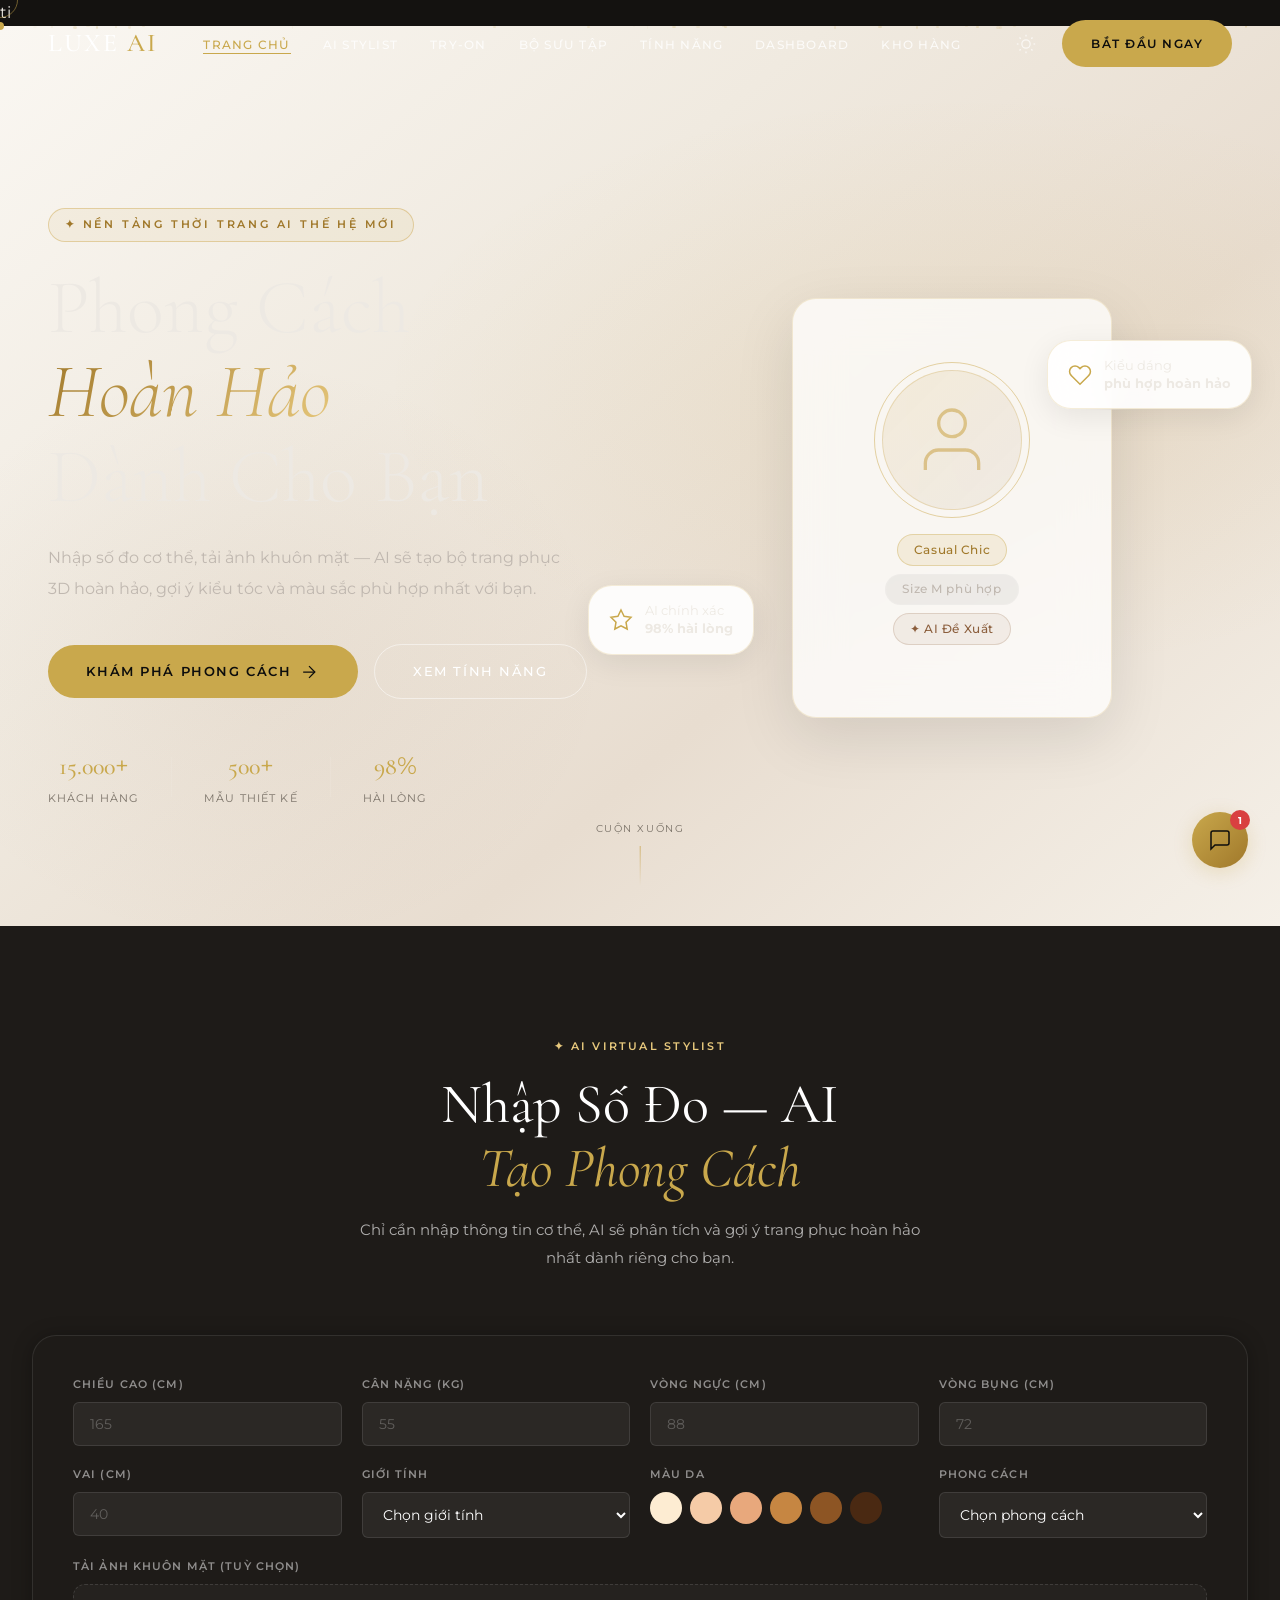
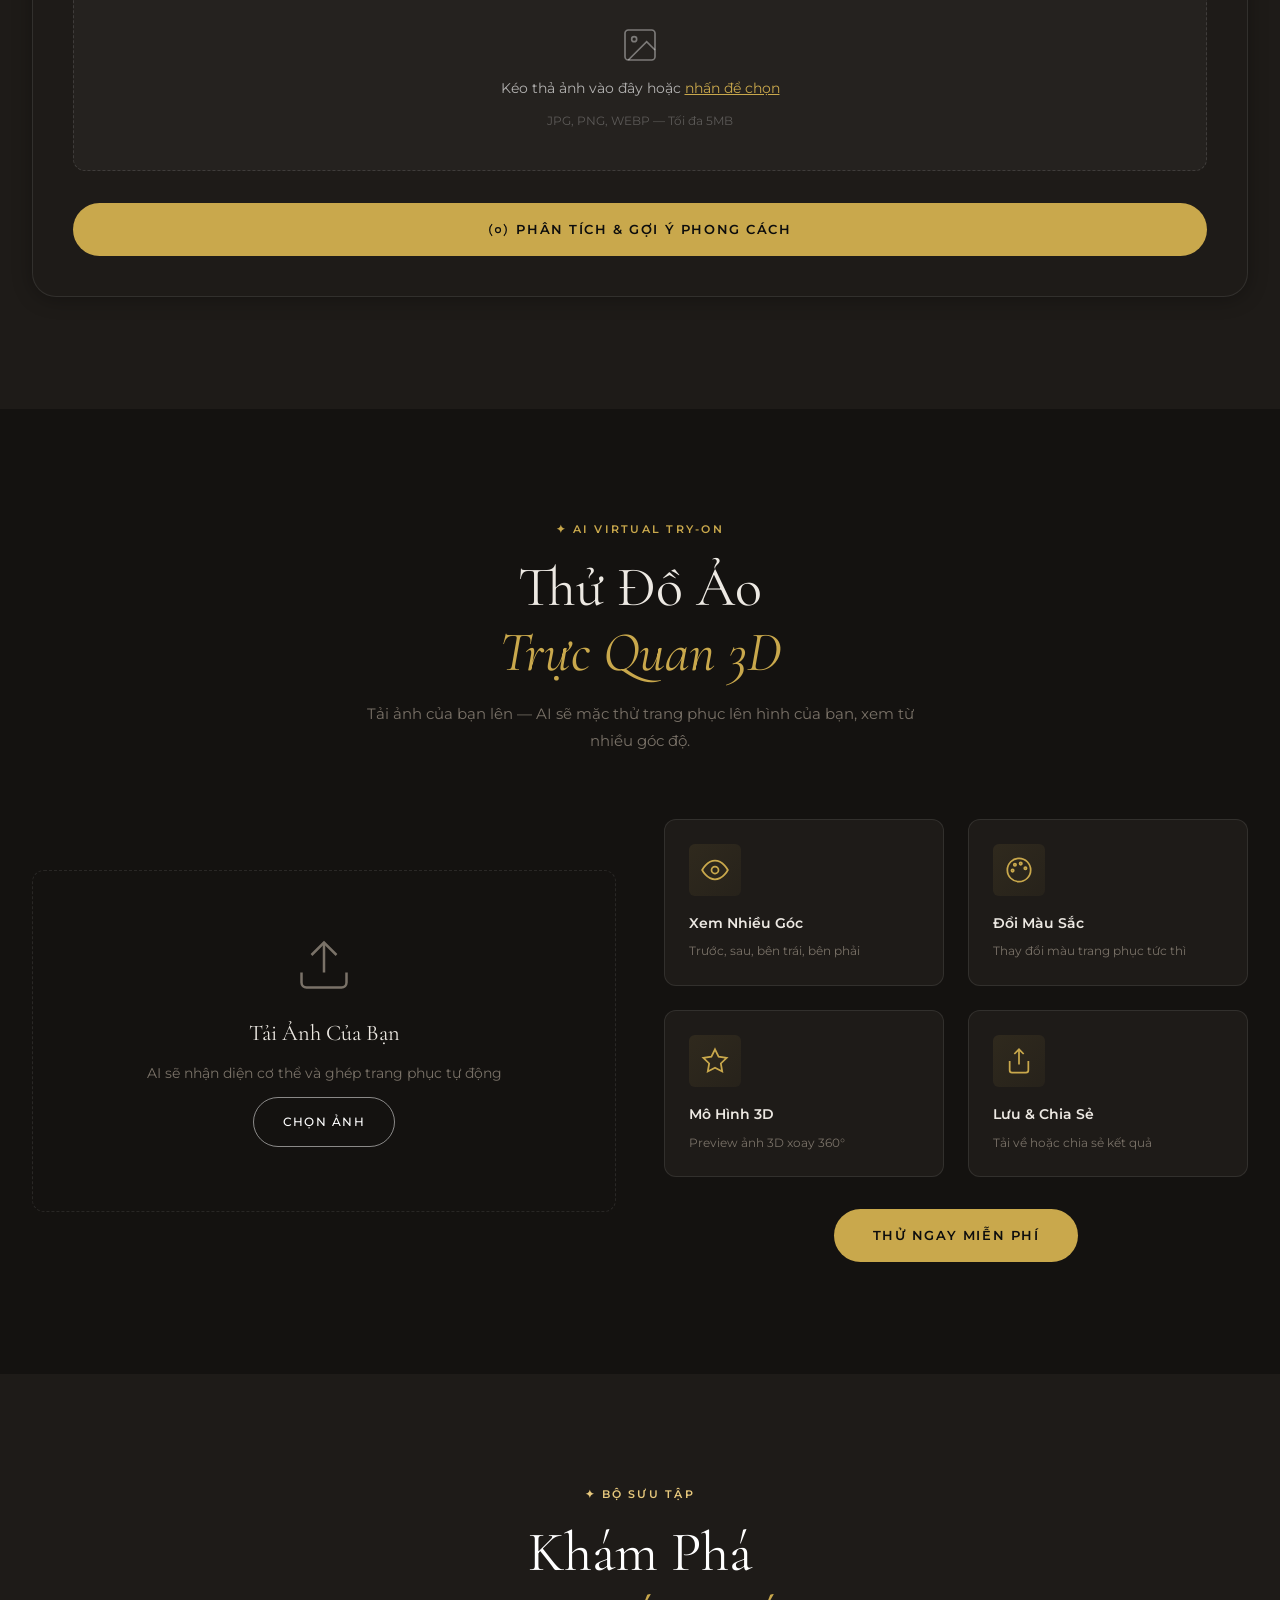
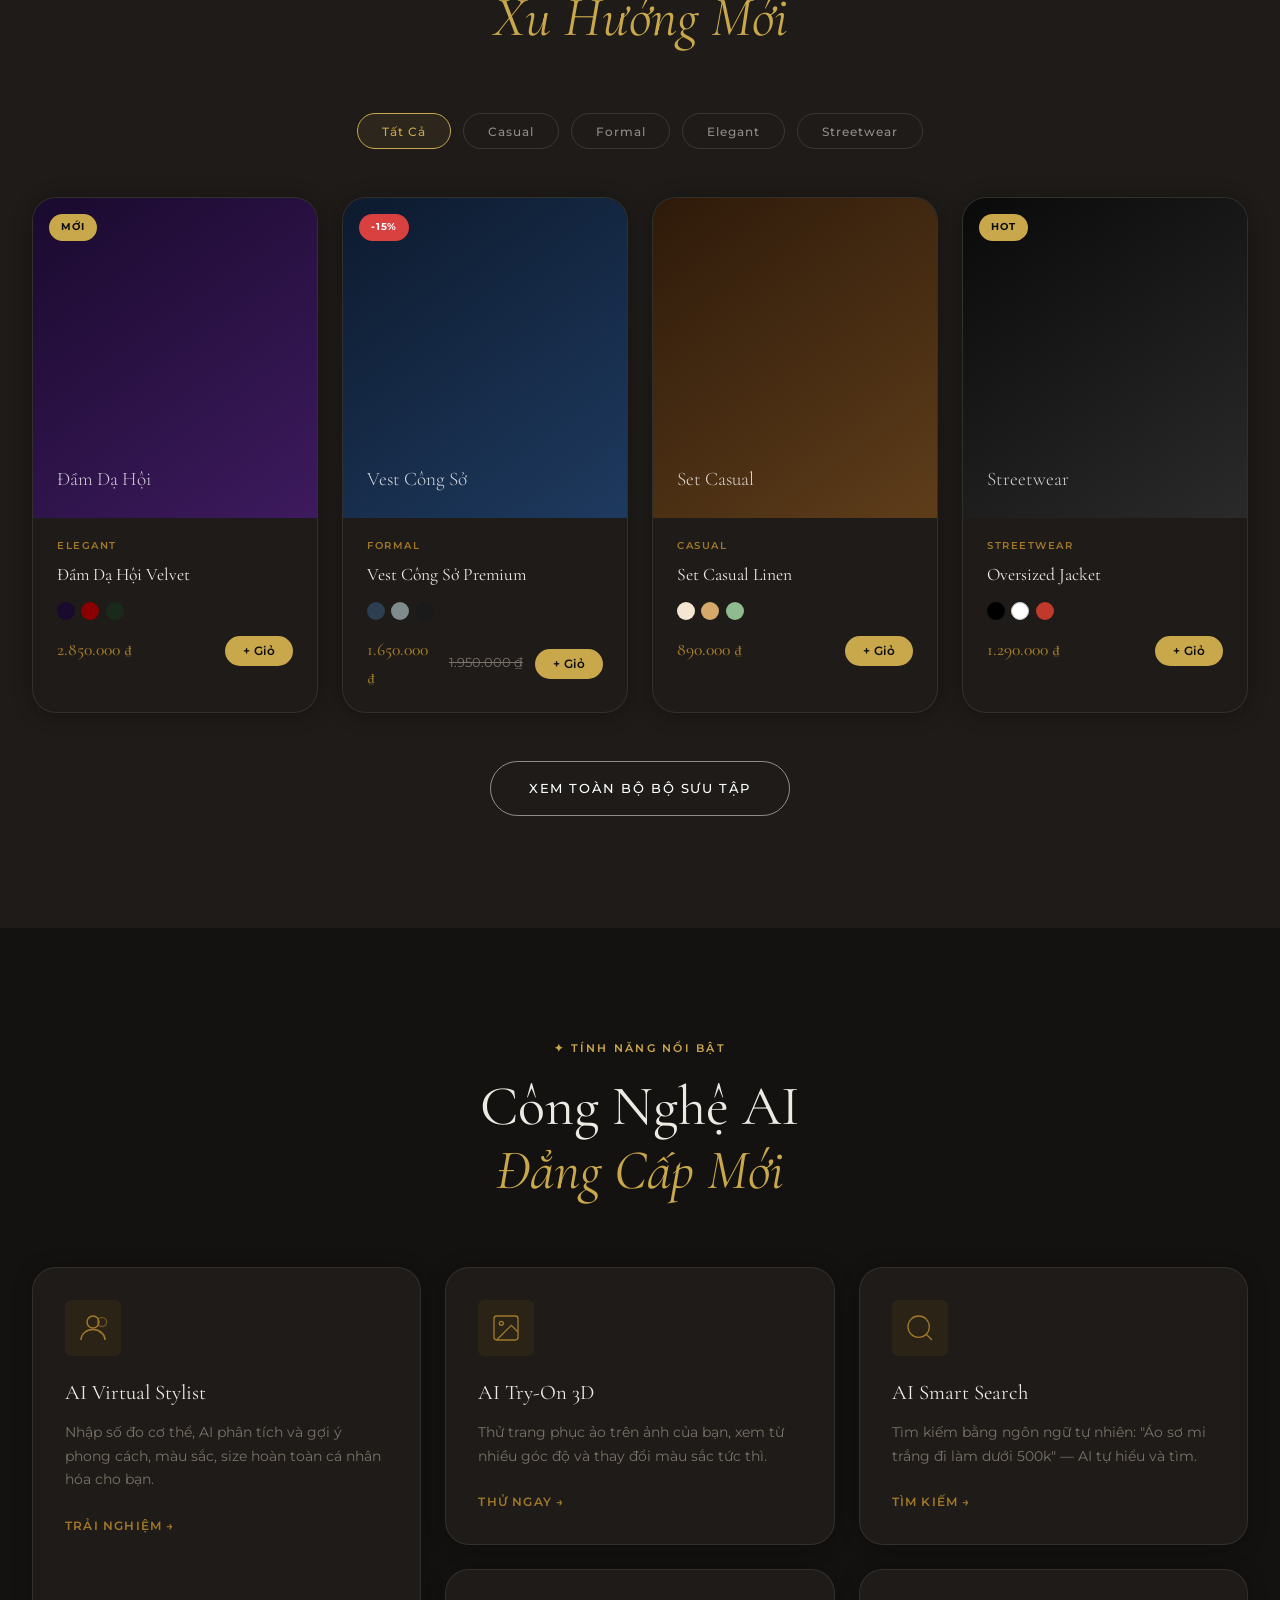
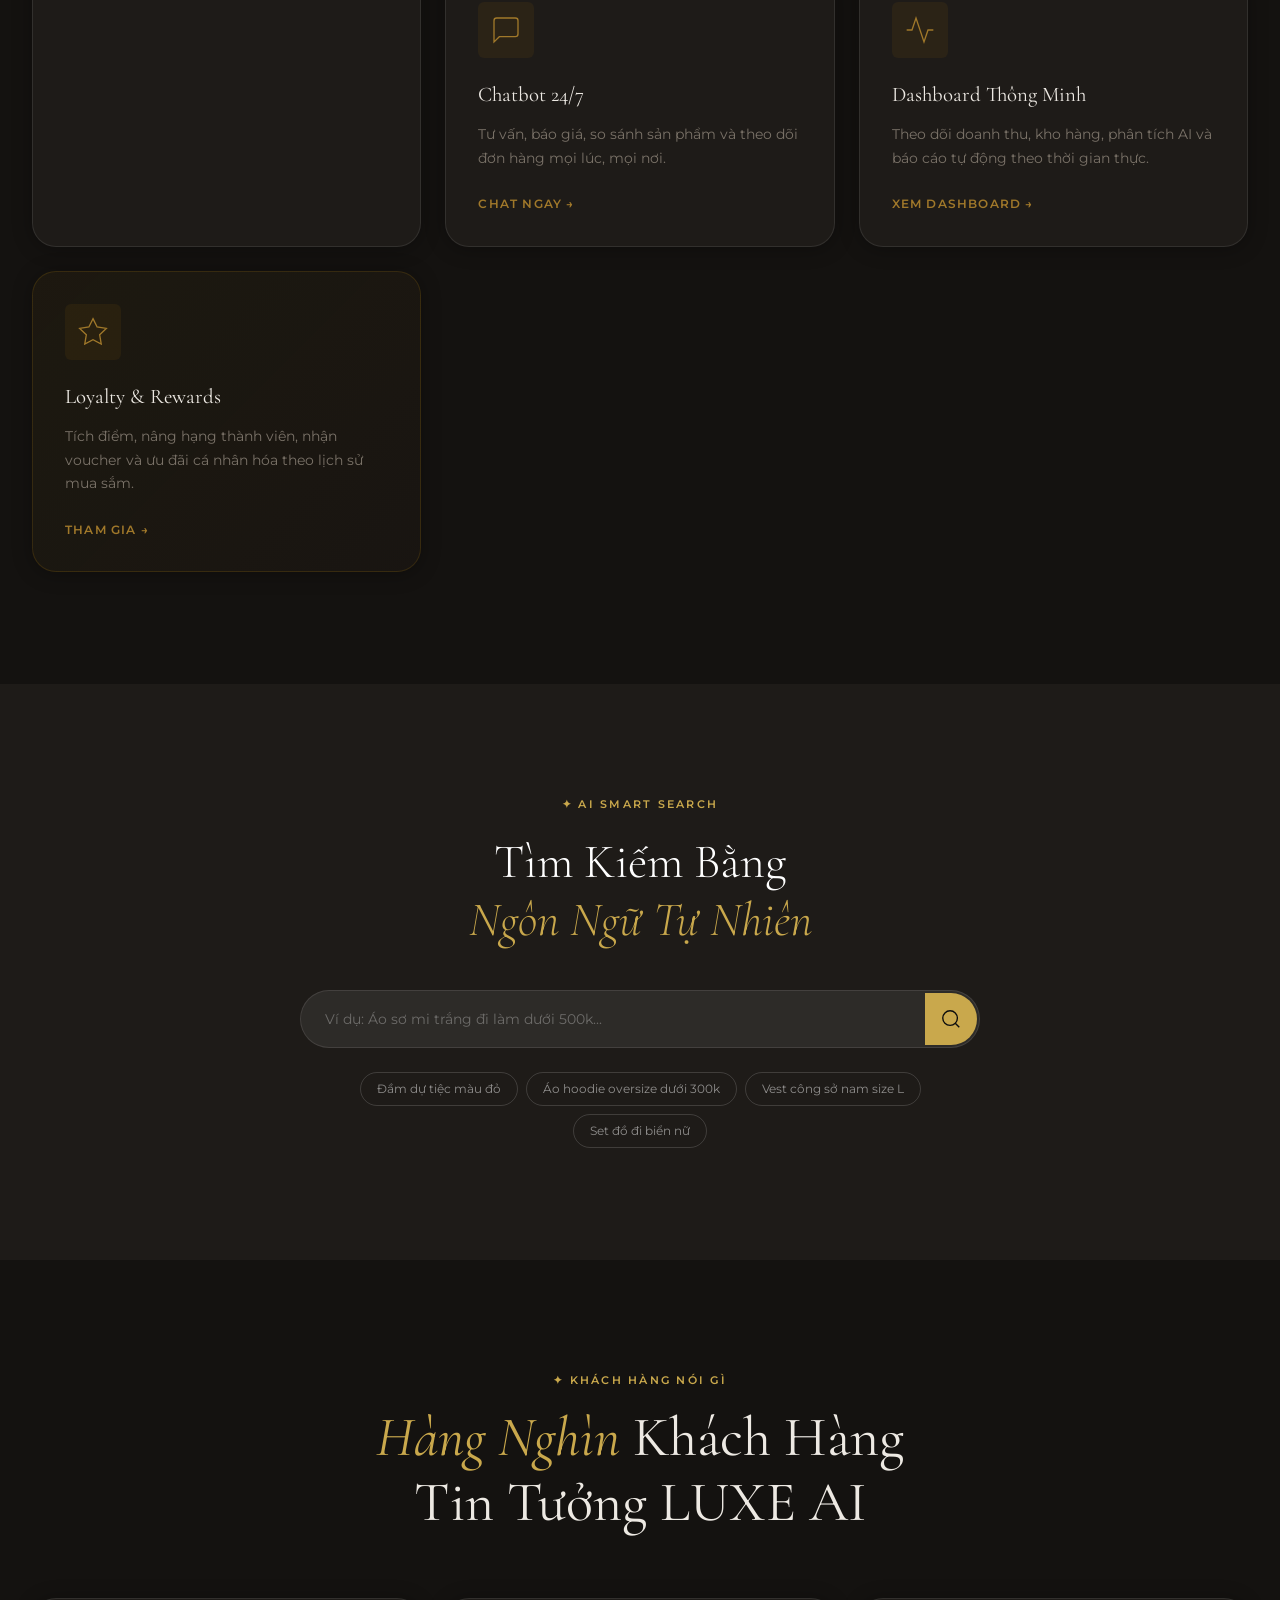
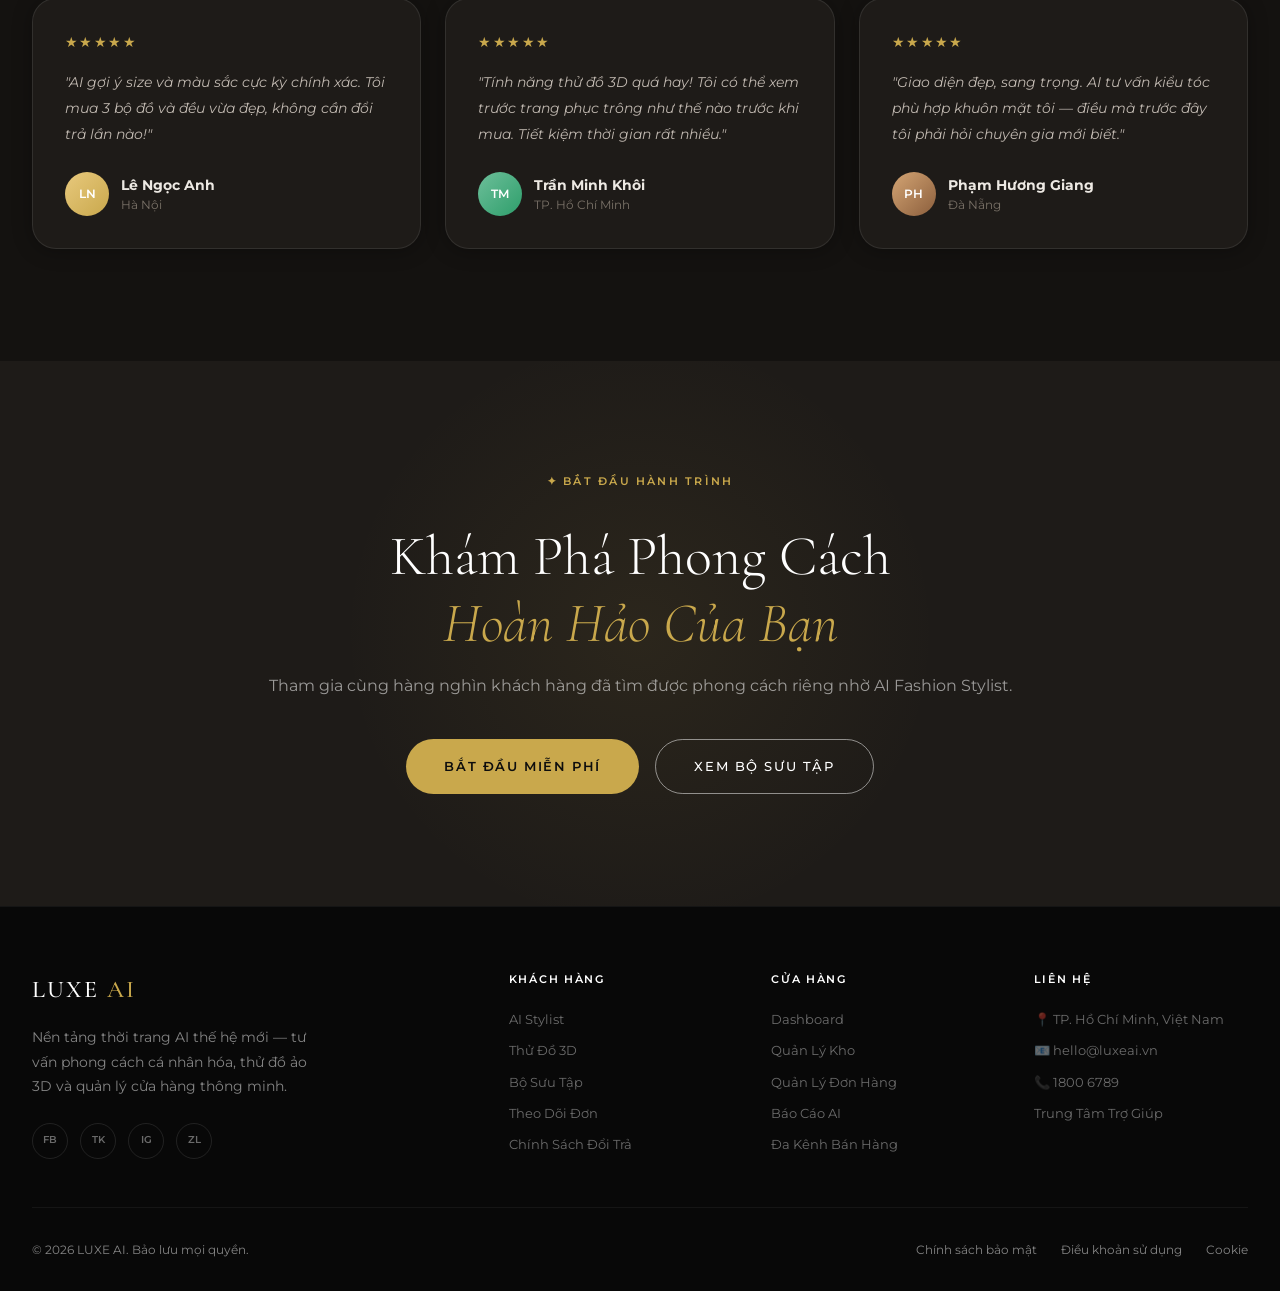
==== commit e613cc8c: "." ====
--- a/index.html
+++ b/index.html
@@ -1,9 +1,13 @@
-<!DOCTYPE html>
+ti<!DOCTYPE html>
 <html lang="vi">
 <head>
   <meta charset="UTF-8" />
   <meta name="viewport" content="width=device-width, initial-scale=1.0" />
   <title>LUXE AI — Nền Tảng Thời Trang Thông Minh</title>
+  <meta name="description" content="LUXE AI - Nền tảng thời trang AI: tư vấn phong cách, thử đồ ảo 3D, gợi ý kiểu tóc theo khuôn mặt, quản lý kho thông minh." />
+  <meta name="theme-color" content="#0D0D0D" />
+  <meta property="og:title" content="LUXE AI — Nền Tảng Thời Trang Thông Minh" />
+  <meta property="og:description" content="AI Fashion Commerce Platform — Thử đồ ảo 3D, tư vấn phong cách cá nhân hóa, quản lý cửa hàng thông minh." />
   <link rel="preconnect" href="https://fonts.googleapis.com" />
   <link rel="preconnect" href="https://fonts.gstatic.com" crossorigin />
   <link href="https://fonts.googleapis.com/css2?family=Cormorant+Garamond:ital,wght@0,300;0,400;0,500;0,600;1,300;1,400&family=Montserrat:wght@300;400;500;600&display=swap" rel="stylesheet" />
--- a/css/style.css
+++ b/css/style.css
@@ -1,14 +1,14 @@
 /* ============================================================
    LUXE AI — Luxury Fashion Platform
-   Style: Elegant Dark/Light, Gold Accents
+   Style: Elegant Light (default), Gold Accents
    ============================================================ */
 
 /* ---- VARIABLES ---- */
 :root {
-  --gold: #C9A84C;
-  --gold-light: #E8C97D;
-  --gold-dark: #A0782A;
-  --cream: #F8F4EF;
+  --gold: #B8860B;
+  --gold-light: #D4A017;
+  --gold-dark: #8B6508;
+  --cream: #FAFAF8;
   --dark: #0D0D0D;
   --dark-2: #1A1A1A;
   --dark-3: #252525;
@@ -17,8 +17,8 @@
   --gray-light: #999;
   --white: #FFFFFF;
   --accent: #8B5E3C;
-  --success: #4CAF82;
-  --error: #E05252;
+  --success: #2E9E6B;
+  --error: #D94040;
 
   --font-serif: 'Cormorant Garamond', Georgia, serif;
   --font-sans: 'Montserrat', 'Helvetica Neue', sans-serif;
@@ -27,32 +27,41 @@
   --radius-sm: 6px;
   --radius-lg: 24px;
   --transition: 0.35s cubic-bezier(0.4, 0, 0.2, 1);
-  --shadow: 0 8px 40px rgba(0,0,0,0.12);
-  --shadow-gold: 0 4px 24px rgba(201,168,76,0.25);
-
-  /* Light mode defaults */
-  --bg: var(--cream);
+  --shadow: 0 4px 24px rgba(0,0,0,0.08);
+  --shadow-gold: 0 4px 20px rgba(184,134,11,0.18);
+
+  /* ---- LIGHT MODE (DEFAULT) ---- */
+  --bg: #F7F5F2;
   --bg-2: #FFFFFF;
-  --bg-dark: #0D0D0D;
-  --text: #1A1A1A;
-  --text-2: #444;
-  --text-3: #888;
-  --border: rgba(0,0,0,0.08);
+  --bg-section: #F2EFE9;
+  --bg-dark: #1C1917;
+  --text: #1C1917;
+  --text-2: #4A4540;
+  --text-3: #8C8580;
+  --border: rgba(0,0,0,0.09);
   --card-bg: #FFFFFF;
-  --nav-bg: rgba(248,244,239,0.92);
-}
-
+  --nav-bg: rgba(247,245,242,0.94);
+  --input-bg: #FFFFFF;
+  --shadow-card: 0 2px 16px rgba(0,0,0,0.07);
+}
+
+/* ---- DARK MODE ---- */
 [data-theme="dark"] {
-  --bg: #0D0D0D;
-  --bg-2: #1A1A1A;
-  --bg-dark: #0D0D0D;
-  --text: #F0EBE3;
-  --text-2: #C8C0B8;
-  --text-3: #888;
-  --border: rgba(255,255,255,0.08);
-  --card-bg: #1A1A1A;
-  --nav-bg: rgba(13,13,13,0.92);
-  --cream: #0D0D0D;
+  --bg: #141210;
+  --bg-2: #1E1B18;
+  --bg-section: #141210;
+  --bg-dark: #141210;
+  --text: #EDE9E3;
+  --text-2: #C0B8B0;
+  --text-3: #7A7268;
+  --border: rgba(255,255,255,0.09);
+  --card-bg: #1E1B18;
+  --nav-bg: rgba(20,18,16,0.95);
+  --input-bg: #252220;
+  --shadow-card: 0 2px 20px rgba(0,0,0,0.3);
+  --gold: #C9A84C;
+  --gold-light: #E8C97D;
+  --gold-dark: #A0782A;
 }
 
 /* ---- RESET & BASE ---- */
@@ -226,6 +235,20 @@
 
 .btn-large { padding: 1rem 2.4rem; font-size: 0.82rem; }
 .btn-full { width: 100%; justify-content: center; }
+
+.btn-outline--dark {
+  display: inline-flex; align-items: center; gap: 0.5rem;
+  border: 1.5px solid var(--border);
+  color: var(--text-2);
+  font-size: 0.78rem; font-weight: 500;
+  letter-spacing: 0.08em; text-transform: uppercase;
+  padding: 0.85rem 1.8rem;
+  border-radius: 100px;
+  transition: var(--transition);
+  cursor: pointer; background: none;
+  font-family: var(--font-sans);
+}
+.btn-outline--dark:hover { border-color: var(--gold); color: var(--gold); }
 .btn-icon {
   display: flex; align-items: center; justify-content: center;
   width: 40px; height: 40px;
@@ -250,7 +273,12 @@
 
 /* ---- LAYOUT ---- */
 .container { max-width: 1280px; margin: 0 auto; padding: 0 2rem; }
-.section { padding: 7rem 0; }
+.section { padding: 7rem 0; background: var(--bg); }
+
+/* Sections sáng xen kẽ */
+.section:nth-of-type(even) { background: var(--bg-2); }
+
+/* Dark section (AI search, CTA) — vẫn giữ dark để tạo contrast */
 .section--dark { background: var(--bg-dark); color: var(--white); }
 .section--dark .section__tag { color: var(--gold-light); }
 .section--dark h2 { color: var(--white); }
@@ -279,10 +307,10 @@
 }
 .section__cta { text-align: center; margin-top: 3rem; }
 
-/* ---- HERO ---- */
+/* ---- HERO — Light mode với nền gradient sáng ---- */
 .hero {
   min-height: 100vh;
-  background: linear-gradient(135deg, #0a0a0f 0%, #1a0a2e 40%, #0d1a2e 70%, #0a0f1a 100%);
+  background: linear-gradient(140deg, #FAF7F2 0%, #F0EAE0 35%, #E8DDD0 65%, #F5F0E8 100%);
   display: flex; align-items: center;
   position: relative; overflow: hidden;
   padding: 8rem 3rem 4rem;
@@ -290,12 +318,11 @@
 .hero__bg { position: absolute; inset: 0; pointer-events: none; }
 .hero__gradient {
   position: absolute; inset: 0;
-  background: radial-gradient(ellipse 80% 60% at 70% 50%, rgba(201,168,76,0.08) 0%, transparent 70%),
-              radial-gradient(ellipse 50% 50% at 30% 80%, rgba(139,94,60,0.12) 0%, transparent 60%);
-}
-.hero__particles {
-  position: absolute; inset: 0;
-}
+  background:
+    radial-gradient(ellipse 70% 50% at 75% 40%, rgba(184,134,11,0.07) 0%, transparent 65%),
+    radial-gradient(ellipse 50% 60% at 20% 70%, rgba(139,94,60,0.06) 0%, transparent 55%);
+}
+.hero__particles { position: absolute; inset: 0; }
 
 .hero__content {
   position: relative; z-index: 2;
@@ -303,10 +330,11 @@
 }
 .hero__tag {
   display: inline-block;
-  font-size: 0.7rem; font-weight: 500;
+  font-size: 0.7rem; font-weight: 600;
   letter-spacing: 0.25em; text-transform: uppercase;
-  color: var(--gold);
-  border: 1px solid rgba(201,168,76,0.3);
+  color: var(--gold-dark);
+  border: 1px solid rgba(184,134,11,0.3);
+  background: rgba(184,134,11,0.06);
   padding: 0.45rem 1rem;
   border-radius: 100px;
   margin-bottom: 1.5rem;
@@ -315,18 +343,18 @@
   font-family: var(--font-serif);
   font-size: clamp(3rem, 6vw, 5rem);
   font-weight: 300; line-height: 1.1;
-  color: var(--white);
+  color: var(--text);
   margin-bottom: 1.5rem;
 }
 .hero__title em {
   font-style: italic;
-  background: linear-gradient(135deg, var(--gold-light), var(--gold));
+  background: linear-gradient(135deg, var(--gold-dark), var(--gold-light));
   -webkit-background-clip: text; -webkit-text-fill-color: transparent;
   background-clip: text;
 }
 .hero__subtitle {
   font-size: 1rem; line-height: 1.9;
-  color: rgba(255,255,255,0.6);
+  color: var(--text-2);
   margin-bottom: 2.5rem;
 }
 .hero__actions { display: flex; align-items: center; gap: 1rem; flex-wrap: wrap; margin-bottom: 3rem; }
@@ -335,11 +363,11 @@
 .stat__num {
   font-family: var(--font-serif);
   font-size: 2rem; font-weight: 500;
-  color: var(--gold-light);
+  color: var(--gold-dark);
 }
 .stat span { font-size: 1.5rem; color: var(--gold); }
-.stat p { font-size: 0.7rem; letter-spacing: 0.1em; text-transform: uppercase; color: rgba(255,255,255,0.4); margin-top: 0.2rem; }
-.stat__divider { width: 1px; height: 40px; background: rgba(255,255,255,0.1); }
+.stat p { font-size: 0.7rem; letter-spacing: 0.1em; text-transform: uppercase; color: var(--text-3); margin-top: 0.2rem; }
+.stat__divider { width: 1px; height: 40px; background: var(--border); }
 
 .hero__visual {
   position: relative; z-index: 2;
@@ -349,9 +377,10 @@
 .hero__card { border-radius: var(--radius-lg); }
 .hero__card--main {
   width: 320px; height: 420px;
-  background: linear-gradient(145deg, rgba(255,255,255,0.07), rgba(255,255,255,0.02));
-  border: 1px solid rgba(255,255,255,0.1);
-  backdrop-filter: blur(20px);
+  background: rgba(255,255,255,0.75);
+  border: 1px solid rgba(184,134,11,0.15);
+  backdrop-filter: blur(24px);
+  box-shadow: 0 20px 60px rgba(0,0,0,0.1);
   display: flex; flex-direction: column;
   align-items: center; justify-content: center; gap: 1.5rem;
   padding: 2rem;
@@ -362,15 +391,15 @@
 .avatar-ring {
   position: absolute; inset: -8px;
   border-radius: 50%;
-  border: 1px solid rgba(201,168,76,0.4);
+  border: 1px solid rgba(184,134,11,0.35);
   animation: pulse-ring 2.5s ease-in-out infinite;
 }
 .avatar-placeholder {
   width: 140px; height: 140px; border-radius: 50%;
-  background: linear-gradient(135deg, rgba(201,168,76,0.15), rgba(139,94,60,0.1));
-  border: 1px solid rgba(201,168,76,0.2);
-  display: flex; align-items: center; justify-content: center;
-  color: rgba(255,255,255,0.3);
+  background: linear-gradient(135deg, rgba(184,134,11,0.1), rgba(139,94,60,0.08));
+  border: 1px solid rgba(184,134,11,0.2);
+  display: flex; align-items: center; justify-content: center;
+  color: rgba(184,134,11,0.4);
 }
 .hero__outfit-tags { display: flex; flex-direction: column; gap: 0.5rem; align-items: center; }
 .tag {
@@ -379,19 +408,20 @@
   font-size: 0.72rem; font-weight: 500;
   letter-spacing: 0.05em;
 }
-.tag--gold { background: rgba(201,168,76,0.15); color: var(--gold-light); border: 1px solid rgba(201,168,76,0.3); }
-.tag--silver { background: rgba(255,255,255,0.08); color: rgba(255,255,255,0.7); border: 1px solid rgba(255,255,255,0.15); }
-.tag--accent { background: rgba(139,94,60,0.2); color: #d4a574; border: 1px solid rgba(139,94,60,0.3); }
+.tag--gold { background: rgba(184,134,11,0.1); color: var(--gold-dark); border: 1px solid rgba(184,134,11,0.25); }
+.tag--silver { background: rgba(0,0,0,0.05); color: var(--text-2); border: 1px solid var(--border); }
+.tag--accent { background: rgba(139,94,60,0.08); color: #8B5E3C; border: 1px solid rgba(139,94,60,0.2); }
 
 .hero__card--float {
   position: absolute;
-  background: rgba(255,255,255,0.08);
+  background: rgba(255,255,255,0.9);
   backdrop-filter: blur(16px);
-  border: 1px solid rgba(255,255,255,0.12);
+  border: 1px solid rgba(184,134,11,0.15);
+  box-shadow: 0 8px 30px rgba(0,0,0,0.08);
   padding: 1rem 1.25rem;
   display: flex; align-items: center; gap: 0.75rem;
   min-width: 160px;
-  color: rgba(255,255,255,0.9);
+  color: var(--text);
   font-size: 0.8rem;
 }
 .hero__card--1 { top: 10%; right: -20px; animation: float-1 4s ease-in-out infinite; }
@@ -399,27 +429,28 @@
 .hero__card--2 { bottom: 15%; left: -20px; animation: float-2 4s ease-in-out infinite 1s; }
 .hero__card--2 svg { color: var(--gold); }
 .hero__card--float p { line-height: 1.4; }
+.hero__card--float strong { color: var(--text); }
 
 .hero__scroll {
   position: absolute; bottom: 2.5rem; left: 50%;
   transform: translateX(-50%);
   display: flex; flex-direction: column; align-items: center; gap: 0.5rem;
-  color: rgba(255,255,255,0.35);
+  color: var(--text-3);
   font-size: 0.65rem; letter-spacing: 0.15em; text-transform: uppercase;
 }
 .scroll-indicator {
   width: 1px; height: 40px;
-  background: linear-gradient(to bottom, rgba(201,168,76,0.6), transparent);
+  background: linear-gradient(to bottom, rgba(184,134,11,0.5), transparent);
   animation: scroll-pulse 2s ease-in-out infinite;
 }
 
 /* ---- STYLIST FORM ---- */
 .stylist-form {
-  background: rgba(255,255,255,0.04);
-  border: 1px solid rgba(255,255,255,0.08);
+  background: var(--bg-2);
+  border: 1px solid var(--border);
   border-radius: var(--radius-lg);
   padding: 2.5rem;
-  backdrop-filter: blur(10px);
+  box-shadow: var(--shadow-card);
 }
 .stylist-form__grid {
   display: grid;
@@ -431,8 +462,10 @@
 .input-group label {
   font-size: 0.7rem; font-weight: 600;
   letter-spacing: 0.1em; text-transform: uppercase;
-  color: rgba(255,255,255,0.5);
-}
+  color: var(--text-3);
+}
+/* Stylist form bên trong section--dark */
+.section--dark .input-group label { color: rgba(255,255,255,0.5); }
 .section--dark input,
 .section--dark select {
   background: rgba(255,255,255,0.06);
@@ -455,24 +488,36 @@
 }
 .skin-btn:hover, .skin-btn.active { border-color: var(--gold); transform: scale(1.15); box-shadow: 0 0 0 2px rgba(201,168,76,0.3); }
 
+/* Upload zone — light mode */
 .upload-zone {
-  border: 1.5px dashed rgba(255,255,255,0.15);
+  border: 1.5px dashed var(--border);
   border-radius: var(--radius);
   padding: 2.5rem;
   display: flex; flex-direction: column;
   align-items: center; justify-content: center; gap: 0.75rem;
   cursor: pointer;
   transition: var(--transition);
-  color: rgba(255,255,255,0.35);
+  color: var(--text-3);
   text-align: center;
-}
-.upload-zone:hover { border-color: var(--gold); background: rgba(201,168,76,0.04); color: var(--gold-light); }
+  background: var(--bg);
+}
+.upload-zone:hover { border-color: var(--gold); background: rgba(184,134,11,0.03); color: var(--gold-dark); }
 .upload-zone--large { padding: 4rem; }
 .upload-zone p { font-size: 0.9rem; }
 .upload-zone p span { color: var(--gold); text-decoration: underline; }
-.upload-zone small { font-size: 0.72rem; color: rgba(255,255,255,0.25); }
+.upload-zone small { font-size: 0.72rem; color: var(--text-3); }
 .upload-zone__icon { margin-bottom: 0.5rem; }
-.upload-zone h3 { font-family: var(--font-serif); font-size: 1.4rem; font-weight: 400; color: rgba(255,255,255,0.8); }
+.upload-zone h3 { font-family: var(--font-serif); font-size: 1.4rem; font-weight: 400; color: var(--text); }
+/* Dark section upload zone */
+.section--dark .upload-zone {
+  border-color: rgba(255,255,255,0.12);
+  background: rgba(255,255,255,0.03);
+  color: rgba(255,255,255,0.4);
+}
+.section--dark .upload-zone:hover { border-color: var(--gold); color: var(--gold-light); }
+.section--dark .upload-zone h3 { color: rgba(255,255,255,0.8); }
+.section--dark .upload-zone p span { color: var(--gold); }
+.section--dark .upload-zone small { color: rgba(255,255,255,0.25); }
 .stylist-form__footer { margin-top: 2rem; }
 
 /* ---- TRY-ON DEMO ---- */
@@ -513,11 +558,23 @@
   border-radius: 100px;
   font-size: 0.75rem; font-weight: 500;
   letter-spacing: 0.08em;
-  border: 1.5px solid rgba(255,255,255,0.15);
+  border: 1.5px solid var(--border);
+  color: var(--text-2);
+  background: var(--bg-2);
+  transition: var(--transition);
+}
+.filter-btn:hover, .filter-btn.active {
+  border-color: var(--gold);
+  color: var(--gold-dark);
+  background: rgba(184,134,11,0.06);
+}
+/* Dark section filter buttons */
+.section--dark .filter-btn {
+  border-color: rgba(255,255,255,0.15);
   color: rgba(255,255,255,0.55);
-  transition: var(--transition);
-}
-.filter-btn:hover, .filter-btn.active {
+  background: transparent;
+}
+.section--dark .filter-btn:hover, .section--dark .filter-btn.active {
   border-color: var(--gold);
   color: var(--gold);
   background: rgba(201,168,76,0.08);
@@ -528,13 +585,14 @@
   gap: 1.5rem;
 }
 .product-card {
-  background: rgba(255,255,255,0.04);
-  border: 1px solid rgba(255,255,255,0.07);
+  background: var(--card-bg);
+  border: 1px solid var(--border);
   border-radius: var(--radius-lg);
   overflow: hidden;
   transition: var(--transition);
-}
-.product-card:hover { transform: translateY(-6px); border-color: rgba(201,168,76,0.3); box-shadow: 0 20px 60px rgba(0,0,0,0.3); }
+  box-shadow: var(--shadow-card);
+}
+.product-card:hover { transform: translateY(-6px); border-color: rgba(184,134,11,0.3); box-shadow: 0 16px 48px rgba(0,0,0,0.1); }
 .product-card__image {
   position: relative; height: 320px; overflow: hidden;
 }
@@ -580,12 +638,12 @@
 .product-card__cat {
   font-size: 0.65rem; font-weight: 600;
   letter-spacing: 0.15em; text-transform: uppercase;
-  color: var(--gold); display: block; margin-bottom: 0.4rem;
+  color: var(--gold-dark); display: block; margin-bottom: 0.4rem;
 }
 .product-card__info h3 {
   font-family: var(--font-serif);
   font-size: 1.1rem; font-weight: 400;
-  color: rgba(255,255,255,0.9);
+  color: var(--text);
   margin-bottom: 0.75rem;
 }
 .product-card__colors { display: flex; gap: 0.4rem; margin-bottom: 1rem; }
@@ -600,12 +658,12 @@
 .price {
   font-family: var(--font-serif);
   font-size: 1.1rem; font-weight: 500;
-  color: var(--gold-light);
+  color: var(--gold-dark);
   flex: 1;
 }
 .price-old {
   font-size: 0.8rem;
-  color: rgba(255,255,255,0.3);
+  color: var(--text-3);
   text-decoration: line-through;
 }
 .btn-add {
@@ -632,26 +690,27 @@
   padding: 2rem;
   transition: var(--transition);
   position: relative; overflow: hidden;
+  box-shadow: var(--shadow-card);
 }
 .feat-card::before {
-  content: ''; position: absolute; top: 0; left: 0; right: 0; height: 1px;
+  content: ''; position: absolute; top: 0; left: 0; right: 0; height: 2px;
   background: linear-gradient(90deg, transparent, var(--gold), transparent);
   opacity: 0;
   transition: opacity var(--transition);
 }
-.feat-card:hover { border-color: rgba(201,168,76,0.25); box-shadow: var(--shadow); transform: translateY(-4px); }
+.feat-card:hover { border-color: rgba(184,134,11,0.2); box-shadow: 0 8px 32px rgba(0,0,0,0.08); transform: translateY(-4px); }
 .feat-card:hover::before { opacity: 1; }
 .feat-card--large { grid-column: span 1; grid-row: span 2; }
 .feat-card--accent {
-  background: linear-gradient(135deg, rgba(201,168,76,0.1), rgba(139,94,60,0.08));
-  border-color: rgba(201,168,76,0.2);
+  background: linear-gradient(135deg, rgba(184,134,11,0.06), rgba(139,94,60,0.04));
+  border-color: rgba(184,134,11,0.18);
 }
 .feat-card__icon {
   width: 56px; height: 56px;
-  background: linear-gradient(135deg, rgba(201,168,76,0.12), rgba(201,168,76,0.05));
+  background: rgba(184,134,11,0.08);
   border-radius: var(--radius-sm);
   display: flex; align-items: center; justify-content: center;
-  color: var(--gold); margin-bottom: 1.25rem;
+  color: var(--gold-dark); margin-bottom: 1.25rem;
 }
 .feat-card h3 {
   font-family: var(--font-serif);
@@ -663,7 +722,7 @@
 .feat-card__link {
   font-size: 0.75rem; font-weight: 600;
   letter-spacing: 0.1em;
-  color: var(--gold);
+  color: var(--gold-dark);
   text-transform: uppercase;
   transition: var(--transition);
 }
@@ -733,8 +792,9 @@
   border-radius: var(--radius-lg);
   padding: 2rem;
   transition: var(--transition);
-}
-.testimonial-card:hover { border-color: rgba(201,168,76,0.25); box-shadow: var(--shadow); }
+  box-shadow: var(--shadow-card);
+}
+.testimonial-card:hover { border-color: rgba(184,134,11,0.2); box-shadow: 0 8px 32px rgba(0,0,0,0.08); }
 .testimonial-card__stars { color: var(--gold); font-size: 0.9rem; letter-spacing: 0.1em; margin-bottom: 1rem; }
 .testimonial-card p { font-size: 0.9rem; line-height: 1.8; color: var(--text-2); margin-bottom: 1.5rem; font-style: italic; }
 .testimonial-card__author { display: flex; align-items: center; gap: 0.75rem; }
@@ -742,13 +802,13 @@
   width: 44px; height: 44px; border-radius: 50%;
   display: flex; align-items: center; justify-content: center;
   font-size: 0.75rem; font-weight: 600;
-  color: var(--dark);
+  color: var(--white);
   flex-shrink: 0;
 }
 .author-avatar--1 { background: linear-gradient(135deg, var(--gold-light), var(--gold)); }
-.author-avatar--2 { background: linear-gradient(135deg, #8fbc8f, #4CAF82); }
-.author-avatar--3 { background: linear-gradient(135deg, #d4a574, #a0682a); }
-.testimonial-card__author strong { font-size: 0.875rem; display: block; }
+.author-avatar--2 { background: linear-gradient(135deg, #6dbf9a, #2E9E6B); }
+.author-avatar--3 { background: linear-gradient(135deg, #d4a574, #8B5E3C); }
+.testimonial-card__author strong { font-size: 0.875rem; display: block; color: var(--text); }
 .testimonial-card__author span { font-size: 0.72rem; color: var(--text-3); }
 
 /* ---- CTA SECTION ---- */
@@ -779,7 +839,7 @@
   background: var(--bg-2);
   border: 1px solid var(--border);
   border-radius: var(--radius-lg);
-  box-shadow: 0 24px 80px rgba(0,0,0,0.25);
+  box-shadow: 0 16px 60px rgba(0,0,0,0.14);
   display: flex; flex-direction: column;
   overflow: hidden;
   transform: translateY(20px) scale(0.95);
@@ -793,8 +853,8 @@
 .chatbot__header {
   display: flex; align-items: center; gap: 0.75rem;
   padding: 1rem 1.25rem;
-  background: linear-gradient(135deg, #1a0a2e, #0d1a2e);
-  border-bottom: 1px solid rgba(255,255,255,0.07);
+  background: var(--bg-dark);
+  border-bottom: 1px solid rgba(255,255,255,0.06);
 }
 .chatbot__avatar {
   width: 38px; height: 38px; border-radius: 50%;
@@ -815,8 +875,8 @@
 .chat-msg { display: flex; }
 .chat-msg--ai .chat-msg,
 .chat-msg--ai > span {
-  background: rgba(201,168,76,0.08);
-  border: 1px solid rgba(201,168,76,0.15);
+  background: rgba(184,134,11,0.07);
+  border: 1px solid rgba(184,134,11,0.15);
   color: var(--text);
   padding: 0.65rem 1rem;
   border-radius: 0 var(--radius) var(--radius) var(--radius);
@@ -826,7 +886,7 @@
 .chat-msg--user { justify-content: flex-end; }
 .chat-msg--user > span {
   background: var(--gold);
-  color: var(--dark);
+  color: var(--white);
   padding: 0.65rem 1rem;
   border-radius: var(--radius) 0 var(--radius) var(--radius);
   font-size: 0.82rem; line-height: 1.6;
@@ -839,8 +899,9 @@
   border-radius: 100px;
   font-size: 0.72rem; color: var(--text-2);
   transition: var(--transition);
-}
-.quick-reply:hover { border-color: var(--gold); color: var(--gold); }
+  background: var(--bg-2);
+}
+.quick-reply:hover { border-color: var(--gold); color: var(--gold-dark); }
 .chatbot__input {
   display: flex; align-items: center; gap: 0.5rem;
   padding: 0.75rem 1rem;
@@ -961,3 +1022,43 @@
   .products-grid { grid-template-columns: 1fr; }
   .hero__title { font-size: 2.8rem; }
 }
+
+/* ---- ACTIVE NAV LINK ---- */
+.nav__link.active { color: var(--gold) !important; }
+.nav__link.active::after { width: 100%; }
+
+/* ---- SECTION DARK OVERRIDES ---- */
+.section--dark .input-group label { color: rgba(255,255,255,0.5); }
+.section--dark .stylist-form { color: var(--white); }
+.section--dark .section__title { color: var(--white); }
+.section--dark .filter-btn { color: rgba(255,255,255,0.5); border-color: rgba(255,255,255,0.12); }
+.section--dark .filter-btn:hover, .section--dark .filter-btn.active {
+  border-color: var(--gold); color: var(--gold); background: rgba(201,168,76,0.08);
+}
+
+/* ---- LIGHT MODE PRODUCT CARDS ---- */
+[data-theme="light"] .product-card__info h3 { color: var(--text); }
+[data-theme="light"] .product-card { background: var(--card-bg); border-color: var(--border); }
+[data-theme="light"] .filter-btn { color: rgba(255,255,255,0.5); }
+
+/* ---- SCROLLBAR STYLING ---- */
+::-webkit-scrollbar { width: 6px; height: 6px; }
+::-webkit-scrollbar-track { background: transparent; }
+::-webkit-scrollbar-thumb { background: rgba(201,168,76,0.25); border-radius: 100px; }
+::-webkit-scrollbar-thumb:hover { background: rgba(201,168,76,0.45); }
+
+/* ---- SELECTION ---- */
+::selection { background: rgba(201,168,76,0.2); color: var(--text); }
+
+/* ---- FOCUS VISIBLE ---- */
+:focus-visible { outline: 2px solid var(--gold); outline-offset: 2px; }
+
+/* ---- UTILITY ---- */
+.hidden { display: none !important; }
+.text-gold { color: var(--gold); }
+.text-center { text-align: center; }
+
+/* ---- PAGE FADE IN ---- */
+.admin-layout, .stylist-page, .tryon-page, .shop-page {
+  animation: fadeIn 0.35s ease both;
+}
